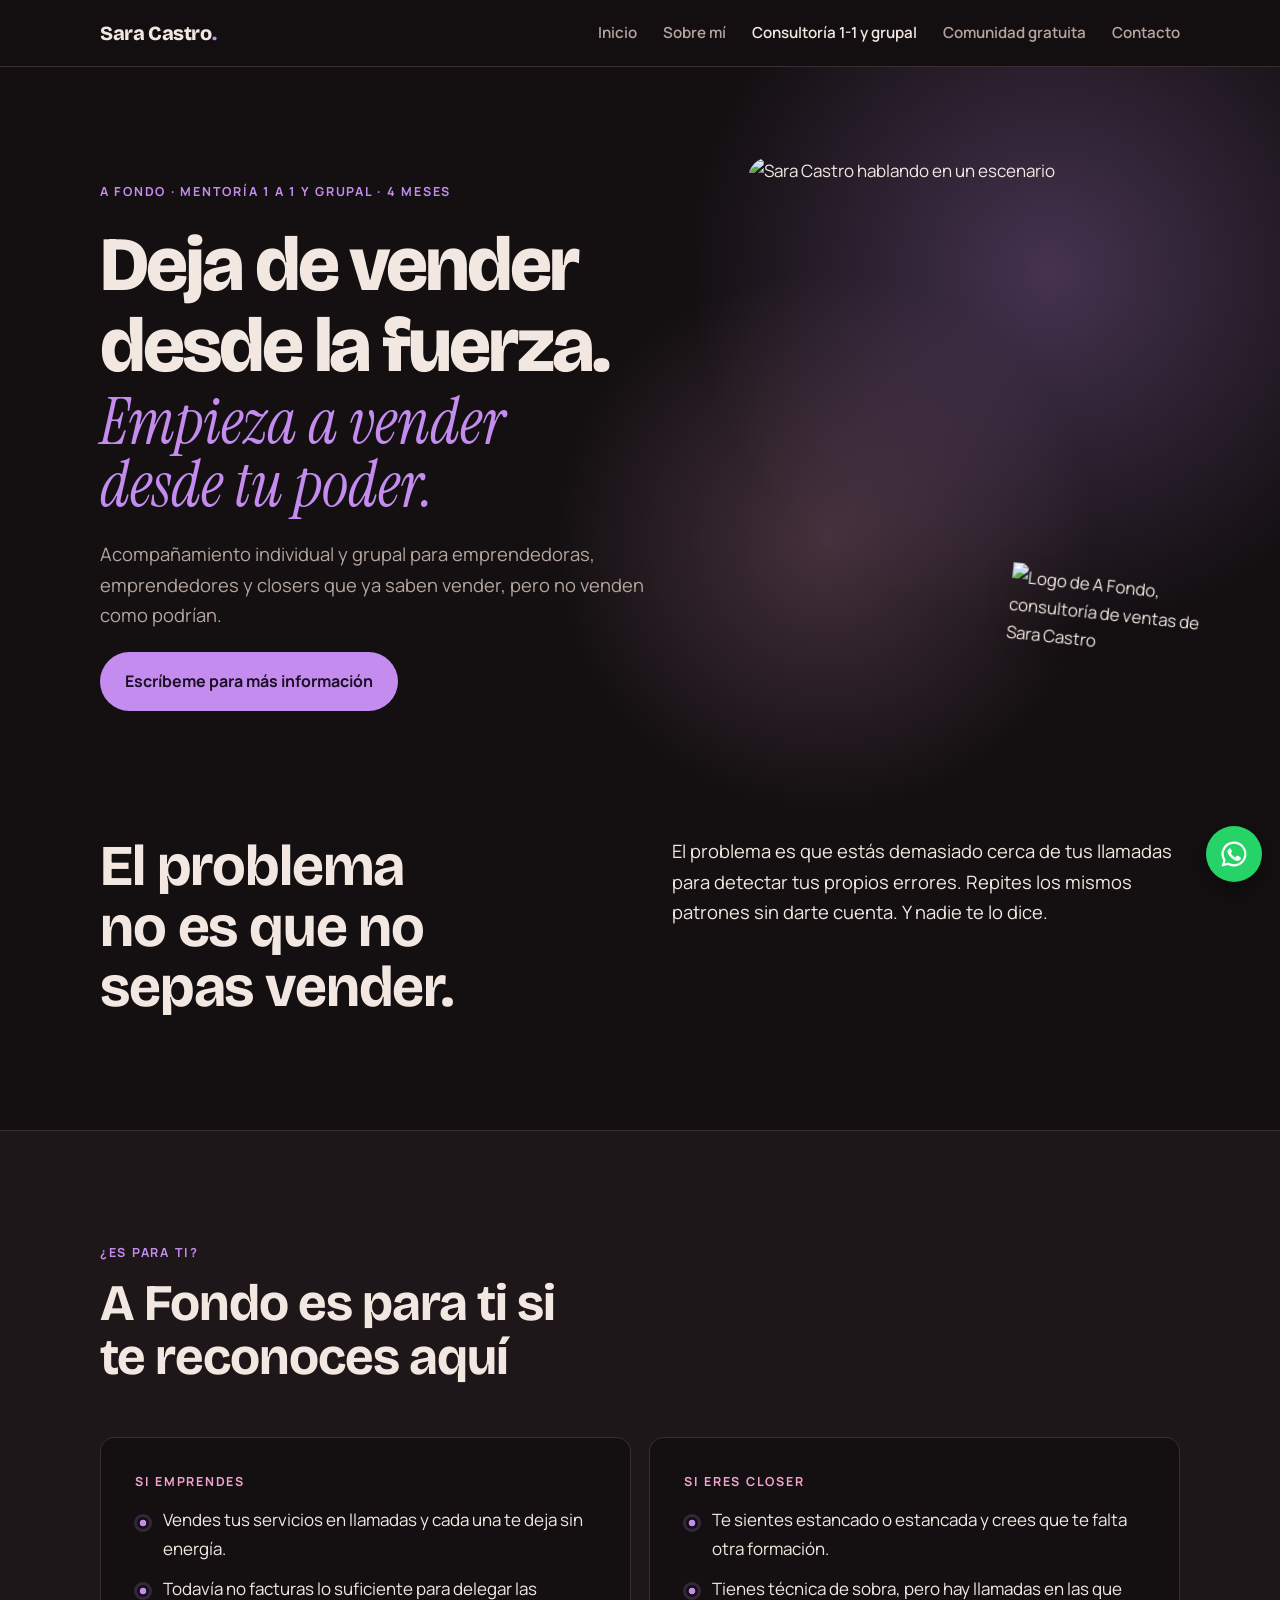
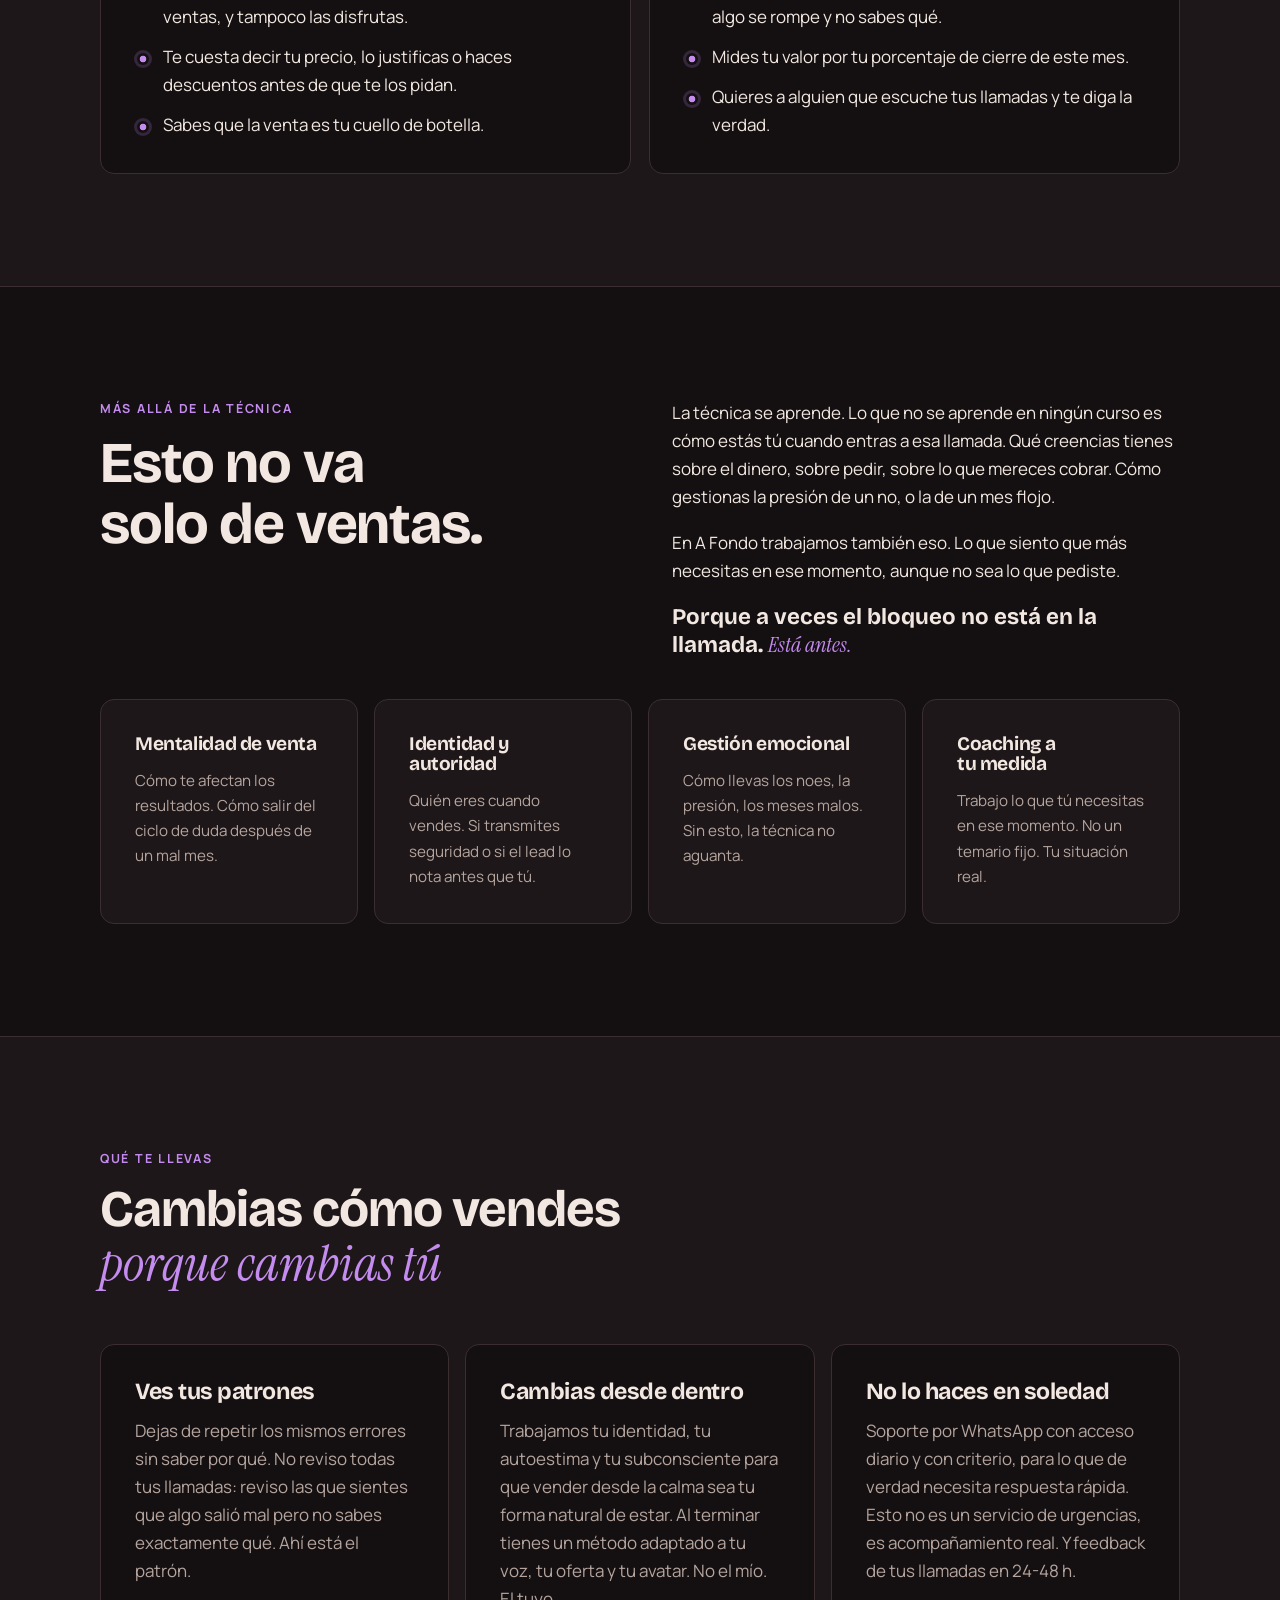
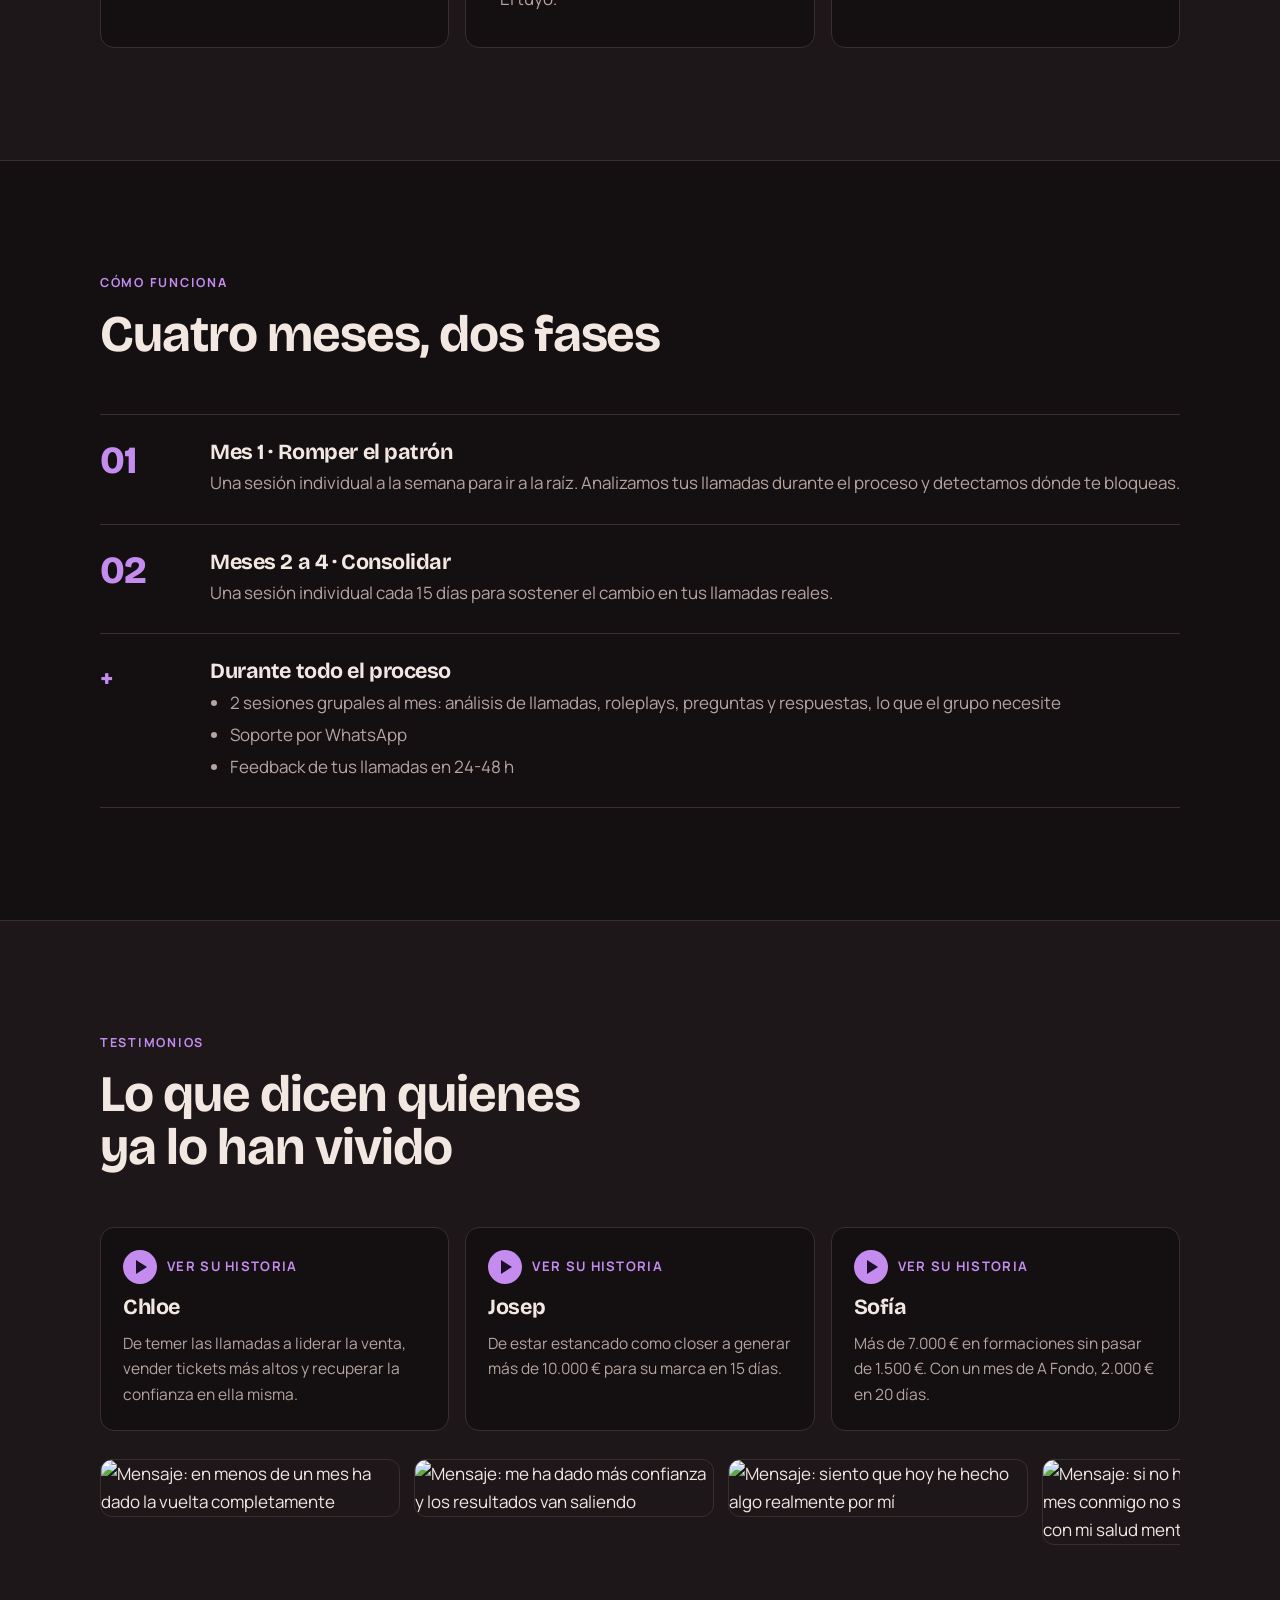
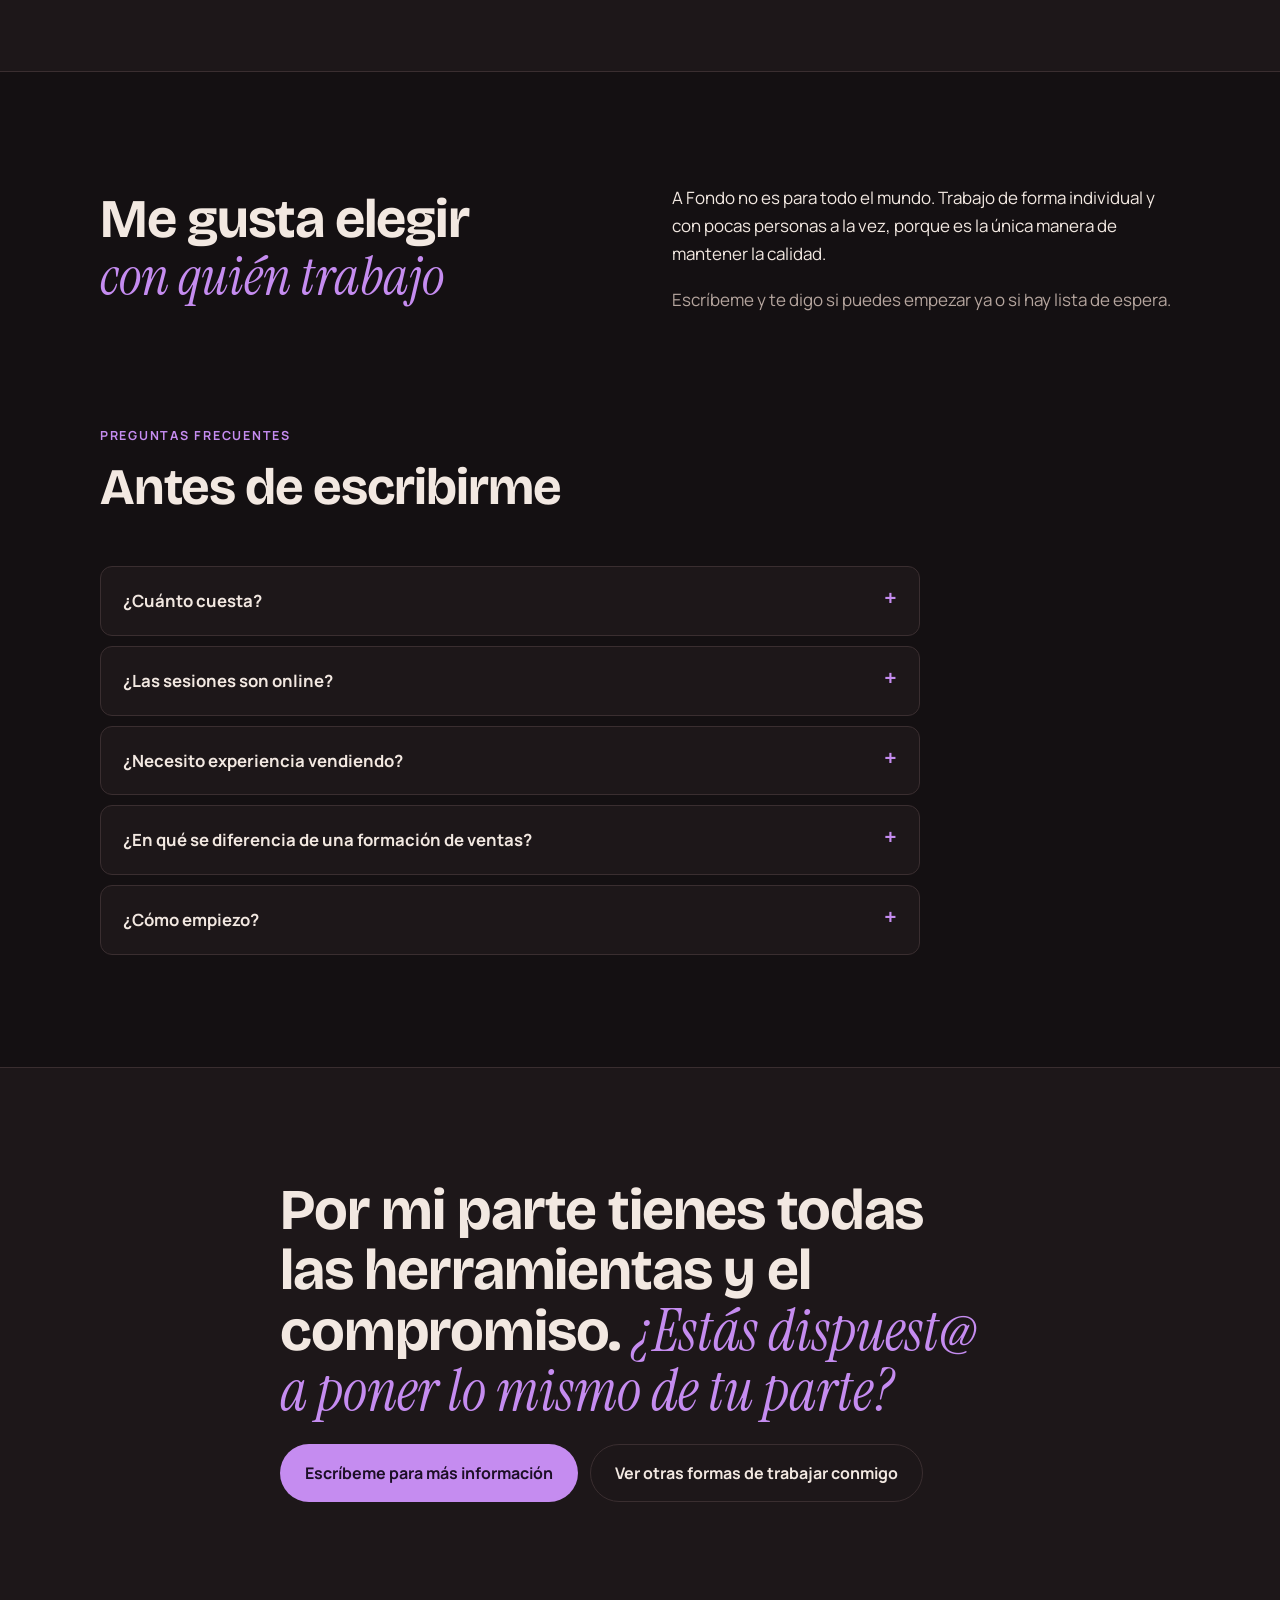
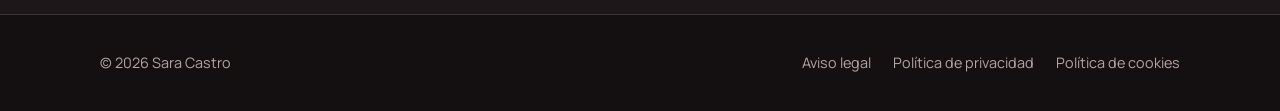
==== a-fondo.html @ eddf49b5 "Add files via upload" ====
<!doctype html>
<html lang="es">
<head>
<meta charset="utf-8">
<meta name="viewport" content="width=device-width, initial-scale=1, viewport-fit=cover">
<title>A Fondo · Sara Castro</title>
<meta name="description" content="A Fondo: mentoría 1 a 1 y grupal de 4 meses para dejar de vender desde la fuerza y empezar a vender desde tu poder.">
<link rel="preconnect" href="https://fonts.googleapis.com">
<link rel="preconnect" href="https://fonts.gstatic.com" crossorigin>
<link rel="stylesheet" href="https://fonts.googleapis.com/css2?family=Bricolage+Grotesque:opsz,wght@12..96,600;12..96,700;12..96,800&family=Instrument+Serif:ital@1&family=Manrope:wght@400;500;600;700;800&display=swap">
<link rel="stylesheet" href="/styles.css">
<meta property="og:title" content="A Fondo · Sara Castro">
<meta property="og:image" content="https://saracastro.es/img/sara-escenario.jpg">
<link rel="icon" href="/img/favicon.png">
</head>
<body>

<header class="nav">
  <div class="wrap">
    <a class="brand" href="/">Sara Castro<span>.</span></a>
    <button class="menu-btn" id="menu-btn" aria-expanded="false" aria-controls="menu" aria-label="Abrir menú">☰</button>
    <ul class="menu" id="menu">
      <li><a href="/">Inicio</a></li>
      <li><a href="/#historia">Sobre mí</a></li>
      <li><a class="star" href="/a-fondo" aria-current="page">Consultoría 1-1 y grupal</a></li>
      <li><a href="https://chat.whatsapp.com/LquNqSfmQPj9tQR3sqsKfj" target="_blank" rel="noopener">Comunidad gratuita</a></li>
      <li><a href="/#contacto">Contacto</a></li>
    </ul>
  </div>
</header>

<main>
  <!-- HERO -->
  <section class="hero">
    <div class="wrap">
      <div class="hero-copy">
        <p class="eyebrow">A Fondo · Mentoría 1 a 1 y grupal · 4 meses</p>
        <h1 style="font-size:clamp(2.6rem,6.4vw,4.8rem)">Deja de vender desde la fuerza. <em class="s">Empieza a vender desde tu poder.</em></h1>
        <p class="lead">Acompañamiento individual y grupal para emprendedoras, emprendedores y closers que ya saben vender, pero no venden como podrían.</p>
        <div class="btns">
          <a class="btn btn-primary" href="https://wa.me/34694283962?text=Hola%20Sara%2C%20vengo%20de%20tu%20web%20y%20quiero%20m%C3%A1s%20informaci%C3%B3n%20sobre%20A%20Fondo" target="_blank" rel="noopener">Escríbeme para más información</a>
        </div>
      </div>
      <div class="hero-media">
      <img class="hero-sticker" src="/img/logo-a-fondo.png" alt="Logo de A Fondo, consultoría de ventas de Sara Castro" width="700" height="610">
      <figure class="hero-photo" style="margin:0">
        <img src="/img/sara-escenario.jpg" alt="Sara Castro hablando en un escenario" width="1100" height="1373">
      </figure>
      </div>
    </div>
  </section>

  <!-- PROBLEMA -->
  <section style="padding-top:0">
    <div class="wrap problem">
      <h2>El problema no es que no sepas vender.</h2>
      <div class="prose">
        <p class="lead" style="color:var(--text)">El problema es que estás demasiado cerca de tus llamadas para detectar tus propios errores. Repites los mismos patrones sin darte cuenta. Y nadie te lo dice.</p>
      </div>
    </div>
  </section>

  <!-- PARA TI -->
  <section style="background:var(--panel);border-block:1px solid var(--line)">
    <div class="wrap">
      <div class="sec-head">
        <p class="eyebrow">¿Es para ti?</p>
        <h2>A Fondo es para ti si te reconoces aquí</h2>
      </div>
      <div class="duo">
        <div class="card" style="background:var(--ink)">
          <p class="who">Si emprendes</p>
          <ul class="ticks">
            <li>Vendes tus servicios en llamadas y cada una te deja sin energía.</li>
            <li>Todavía no facturas lo suficiente para delegar las ventas, y tampoco las disfrutas.</li>
            <li>Te cuesta decir tu precio, lo justificas o haces descuentos antes de que te los pidan.</li>
            <li>Sabes que la venta es tu cuello de botella.</li>
          </ul>
        </div>
        <div class="card" style="background:var(--ink)">
          <p class="who">Si eres closer</p>
          <ul class="ticks">
            <li>Te sientes estancado o estancada y crees que te falta otra formación.</li>
            <li>Tienes técnica de sobra, pero hay llamadas en las que algo se rompe y no sabes qué.</li>
            <li>Mides tu valor por tu porcentaje de cierre de este mes.</li>
            <li>Quieres a alguien que escuche tus llamadas y te diga la verdad.</li>
          </ul>
        </div>
      </div>
    </div>
  </section>

  <!-- NO SOLO VENTAS -->
  <section>
    <div class="wrap">
      <div class="problem">
        <div style="display:grid;gap:14px">
          <p class="eyebrow">Más allá de la técnica</p>
          <h2>Esto no va solo de ventas.</h2>
        </div>
        <div class="prose">
          <p>La técnica se aprende. Lo que no se aprende en ningún curso es cómo estás tú cuando entras a esa llamada. Qué creencias tienes sobre el dinero, sobre pedir, sobre lo que mereces cobrar. Cómo gestionas la presión de un no, o la de un mes flojo.</p>
          <p>En A Fondo trabajamos también eso. Lo que siento que más necesitas en ese momento, aunque no sea lo que pediste.</p>
          <p style="font-family:var(--display);font-size:1.4rem;font-weight:700;line-height:1.25">Porque a veces el bloqueo no está en la llamada. <em class="s">Está antes.</em></p>
        </div>
      </div>
      <div class="areas">
        <div class="card"><h3>Mentalidad de venta</h3><p>Cómo te afectan los resultados. Cómo salir del ciclo de duda después de un mal mes.</p></div>
        <div class="card"><h3>Identidad y autoridad</h3><p>Quién eres cuando vendes. Si transmites seguridad o si el lead lo nota antes que tú.</p></div>
        <div class="card"><h3>Gestión emocional</h3><p>Cómo llevas los noes, la presión, los meses malos. Sin esto, la técnica no aguanta.</p></div>
        <div class="card"><h3>Coaching a tu medida</h3><p>Trabajo lo que tú necesitas en ese momento. No un temario fijo. Tu situación real.</p></div>
      </div>
    </div>
  </section>

  <!-- QUÉ TE LLEVAS -->
  <section style="background:var(--panel);border-block:1px solid var(--line)">
    <div class="wrap">
      <div class="sec-head">
        <p class="eyebrow">Qué te llevas</p>
        <h2>Cambias cómo vendes <em class="s">porque cambias tú</em></h2>
      </div>
      <div class="gets">
        <div class="card" style="background:var(--ink)">
          <h3>Ves tus patrones</h3>
          <p>Dejas de repetir los mismos errores sin saber por qué. No reviso todas tus llamadas: reviso las que sientes que algo salió mal pero no sabes exactamente qué. Ahí está el patrón.</p>
        </div>
        <div class="card" style="background:var(--ink)">
          <h3>Cambias desde dentro</h3>
          <p>Trabajamos tu identidad, tu autoestima y tu subconsciente para que vender desde la calma sea tu forma natural de estar. Al terminar tienes un método adaptado a tu voz, tu oferta y tu avatar. No el mío. El tuyo.</p>
        </div>
        <div class="card" style="background:var(--ink)">
          <h3>No lo haces en soledad</h3>
          <p>Soporte por WhatsApp con acceso diario y con criterio, para lo que de verdad necesita respuesta rápida. Esto no es un servicio de urgencias, es acompañamiento real. Y feedback de tus llamadas en 24-48 h.</p>
        </div>
      </div>
    </div>
  </section>

  <!-- CÓMO FUNCIONA -->
  <section>
    <div class="wrap">
      <div class="sec-head">
        <p class="eyebrow">Cómo funciona</p>
        <h2>Cuatro meses, dos fases</h2>
      </div>
      <div class="phases">
        <div class="phase">
          <p class="n">01</p>
          <div>
            <h3>Mes 1 · Romper el patrón</h3>
            <p>Una sesión individual a la semana para ir a la raíz. Analizamos tus llamadas durante el proceso y detectamos dónde te bloqueas.</p>
          </div>
        </div>
        <div class="phase">
          <p class="n">02</p>
          <div>
            <h3>Meses 2 a 4 · Consolidar</h3>
            <p>Una sesión individual cada 15 días para sostener el cambio en tus llamadas reales.</p>
          </div>
        </div>
        <div class="phase">
          <p class="n" style="font-size:1.6rem;padding-top:6px">+</p>
          <div>
            <h3>Durante todo el proceso</h3>
            <ul>
              <li>2 sesiones grupales al mes: análisis de llamadas, roleplays, preguntas y respuestas, lo que el grupo necesite</li>
              <li>Soporte por WhatsApp</li>
              <li>Feedback de tus llamadas en 24-48 h</li>
            </ul>
          </div>
        </div>
      </div>
    </div>
  </section>

  <!-- TESTIMONIOS -->
  <section style="background:var(--panel);border-block:1px solid var(--line)">
    <div class="wrap">
      <div class="sec-head">
        <p class="eyebrow">Testimonios</p>
        <h2>Lo que dicen quienes ya lo han vivido</h2>
      </div>
      <div class="videos">
        <a class="video" href="https://youtu.be/P0o0EuMHgPg" target="_blank" rel="noopener" style="background:var(--ink)">
          <span class="play"><i></i>Ver su historia</span>
          <h3>Chloe</h3>
          <p>De temer las llamadas a liderar la venta, vender tickets más altos y recuperar la confianza en ella misma.</p>
        </a>
        <a class="video" href="https://youtu.be/dyt1H5SLVJk" target="_blank" rel="noopener" style="background:var(--ink)">
          <span class="play"><i></i>Ver su historia</span>
          <h3>Josep</h3>
          <p>De estar estancado como closer a generar más de 10.000 € para su marca en 15 días.</p>
        </a>
        <a class="video" href="https://youtu.be/i_6_UkIQV9c" target="_blank" rel="noopener" style="background:var(--ink)">
          <span class="play"><i></i>Ver su historia</span>
          <h3>Sofía</h3>
          <p>Más de 7.000 € en formaciones sin pasar de 1.500 €. Con un mes de A Fondo, 2.000 € en 20 días.</p>
        </a>
      </div>
      <div class="shots" style="margin-top:28px" tabindex="0" aria-label="Capturas de mensajes de clientes">
        <figure><img src="/img/t-vuelta.jpg" alt="Mensaje: en menos de un mes ha dado la vuelta completamente" loading="lazy"></figure>
        <figure><img src="/img/t-confianza.jpg" alt="Mensaje: me ha dado más confianza y los resultados van saliendo" loading="lazy"></figure>
        <figure><img src="/img/t-energia.jpg" alt="Mensaje: siento que hoy he hecho algo realmente por mí" loading="lazy"></figure>
        <figure><img src="/img/t-salud.jpg" alt="Mensaje: si no hubieras estado este mes conmigo no sé qué habría pasado con mi salud mental" loading="lazy"></figure>
      </div>
    </div>
  </section>

  <!-- CÓMO ELIJO -->
  <section>
    <div class="wrap choose">
      <h2 style="font-size:clamp(2.2rem,5vw,3.4rem)">Me gusta elegir <em class="s">con quién trabajo</em></h2>
      <div class="prose">
        <p>A Fondo no es para todo el mundo. Trabajo de forma individual y con pocas personas a la vez, porque es la única manera de mantener la calidad.</p>
        <p class="soft">Escríbeme y te digo si puedes empezar ya o si hay lista de espera.</p>
      </div>
    </div>
  </section>

  <!-- FAQ -->
  <section style="padding-top:0">
    <div class="wrap">
      <div class="sec-head">
        <p class="eyebrow">Preguntas frecuentes</p>
        <h2>Antes de escribirme</h2>
      </div>
      <div class="faq">
        <details><summary>¿Cuánto cuesta?</summary><p>Depende de tu caso. Escríbeme, hablamos y te cuento todo.</p></details>
        <details><summary>¿Las sesiones son online?</summary><p>Sí, todas son por videollamada.</p></details>
        <details><summary>¿Necesito experiencia vendiendo?</summary><p>Sí. A Fondo es para quien ya hace llamadas de venta. Si todavía no vendes, escríbeme y vemos qué te encaja.</p></details>
        <details><summary>¿En qué se diferencia de una formación de ventas?</summary><p>No te doy más guiones. Trabajamos quién eres cuando vendes, que es lo que de verdad cambia tus cierres.</p></details>
        <details><summary>¿Cómo empiezo?</summary><p>Escríbeme por WhatsApp, tenemos una conversación y vemos si A Fondo es para ti y si puedes empezar ya o hay lista de espera.</p></details>
      </div>
    </div>
  </section>

  <!-- CTA FINAL -->
  <section style="background:var(--panel);border-top:1px solid var(--line)">
    <div class="wrap final">
      <h2>Por mi parte tienes todas las herramientas y el compromiso. <em class="s">¿Estás dispuest@ a poner lo mismo de tu parte?</em></h2>
      <div class="btns">
        <a class="btn btn-primary" href="https://wa.me/34694283962?text=Hola%20Sara%2C%20vengo%20de%20tu%20web%20y%20quiero%20m%C3%A1s%20informaci%C3%B3n%20sobre%20A%20Fondo" target="_blank" rel="noopener">Escríbeme para más información</a>
        <a class="btn btn-ghost" href="/#formas">Ver otras formas de trabajar conmigo</a>
      </div>
    </div>
  </section>
</main>

<footer>
  <div class="wrap">
    <p>© 2026 Sara Castro</p>
    <nav aria-label="Textos legales">
      <a href="#">Aviso legal</a>
      <a href="#">Política de privacidad</a>
      <a href="#">Política de cookies</a>
    </nav>
  </div>
</footer>

<a class="wa-float" href="https://wa.me/34694283962?text=Hola%20Sara%2C%20vengo%20de%20tu%20web%20y%20quiero%20m%C3%A1s%20informaci%C3%B3n%20sobre%20A%20Fondo" target="_blank" rel="noopener" aria-label="Escríbeme por WhatsApp">
  <svg viewBox="0 0 24 24" aria-hidden="true"><path d="M12 2a10 10 0 0 0-8.6 15.1L2 22l5-1.3A10 10 0 1 0 12 2Zm0 18.2a8.2 8.2 0 0 1-4.2-1.2l-.3-.2-3 .8.8-2.9-.2-.3A8.2 8.2 0 1 1 12 20.2Zm4.5-6.1c-.2-.1-1.5-.7-1.7-.8-.2-.1-.4-.1-.6.1l-.8 1c-.1.2-.3.2-.5.1a6.7 6.7 0 0 1-3.3-2.9c-.3-.4.2-.4.7-1.4.1-.2 0-.3 0-.4l-.8-1.8c-.2-.5-.4-.4-.6-.4h-.5a1 1 0 0 0-.7.3 3 3 0 0 0-.9 2.2 5.2 5.2 0 0 0 1.1 2.7 11.8 11.8 0 0 0 4.5 4c1.7.7 2.3.8 3.2.6a2.7 2.7 0 0 0 1.8-1.2 2.2 2.2 0 0 0 .1-1.2c0-.1-.2-.2-.4-.3Z"/></svg>
</a>

<script>
(function(){
  var b=document.getElementById('menu-btn'),m=document.getElementById('menu');
  b.addEventListener('click',function(){var o=m.classList.toggle('open');b.setAttribute('aria-expanded',o);b.textContent=o?'✕':'☰';});
  m.addEventListener('click',function(e){if(e.target.tagName==='A'){m.classList.remove('open');b.setAttribute('aria-expanded','false');b.textContent='☰';}});
})();
</script>
</body>
</html>
---- styles.css ----
:root{
  color-scheme: dark;
  --ink:#141012;
  --panel:#1d1719;
  --panel-2:#261e20;
  --line:#3a2e30;
  --text:#f2e8e1;
  --muted:#b5a59e;
  --copper:#c58cf0;
  --copper-soft:#e0bdf8;
  --ember:#c8412f;
  --violet:#f2a3cf;
  --on-accent:#1c0f26;
  --radius:14px;
  --wrap:1120px;
  --display:"Bricolage Grotesque", "Helvetica Neue", Arial, sans-serif;
  --body:"Manrope", "Helvetica Neue", Arial, sans-serif;
  --serif:"Instrument Serif", Georgia, "Times New Roman", serif;
}
*{box-sizing:border-box}
html{scroll-behavior:smooth;scroll-padding-top:80px}
@media (prefers-reduced-motion: reduce){html{scroll-behavior:auto}*{transition:none!important;animation:none!important}}
body{margin:0;background:var(--ink);color:var(--text);font-family:var(--body);font-size:17px;line-height:1.65;-webkit-font-smoothing:antialiased}
img{max-width:100%;display:block}
figure{margin:0}
a{color:inherit}
h1,h2,h3{font-family:var(--display);line-height:1.05;letter-spacing:-.02em;margin:0;text-wrap:balance;font-weight:700}
p{margin:0}
em.s{font-family:var(--serif);font-style:italic;font-weight:400;color:var(--copper);letter-spacing:0}
.wrap{max-width:var(--wrap);margin-inline:auto;padding-inline:20px}
.eyebrow{font-size:.78rem;text-transform:uppercase;letter-spacing:.14em;font-weight:700;color:var(--copper)}
.lead{font-size:1.15rem;color:var(--muted);max-width:60ch}
section{padding-block:clamp(64px,9vw,112px)}
.sec-head{display:grid;gap:14px;margin-bottom:clamp(32px,5vw,52px);max-width:760px}
.sec-head h2{font-size:clamp(2rem,4.6vw,3.2rem)}
.prose{display:grid;gap:18px;max-width:62ch}
.prose p{color:var(--text)}
.prose .soft{color:var(--muted)}

/* buttons */
.btns{display:flex;flex-wrap:wrap;gap:12px}
.btn{display:inline-flex;align-items:center;justify-content:center;gap:10px;padding:15px 24px;border-radius:999px;font-weight:700;font-size:1rem;text-decoration:none;border:1.5px solid transparent;transition:transform .15s ease, background .15s ease, border-color .15s ease;text-align:center}
.btn:hover{transform:translateY(-2px)}
.btn:focus-visible,a:focus-visible,button:focus-visible,summary:focus-visible{outline:2px solid var(--copper-soft);outline-offset:3px}
.btn-primary{background:var(--copper);color:var(--on-accent)}
.btn-primary:hover{background:var(--copper-soft)}
.btn-ghost{border-color:var(--line);color:var(--text)}
.btn-ghost:hover{border-color:var(--copper)}
.btn svg{width:18px;height:18px;flex:none}

/* nav */
.nav{position:sticky;top:env(safe-area-inset-top,0px);z-index:50;background:color-mix(in srgb, var(--ink) 86%, transparent);backdrop-filter:blur(12px);-webkit-backdrop-filter:blur(12px);border-bottom:1px solid var(--line)}
.nav .wrap{display:flex;align-items:center;justify-content:space-between;gap:16px;min-height:66px}
.brand{font-family:var(--display);font-weight:800;font-size:1.25rem;text-decoration:none;letter-spacing:-.02em}
.brand span{color:var(--copper)}
.menu{display:flex;gap:26px;list-style:none;margin:0;padding:0;font-size:.95rem;font-weight:600}
.menu a{text-decoration:none;color:var(--muted);transition:color .15s}
.menu a:hover,.menu a[aria-current="page"]{color:var(--text)}
.menu .star{color:var(--copper)}
.menu-btn{display:none;background:none;border:1px solid var(--line);color:var(--text);border-radius:10px;width:44px;height:44px;cursor:pointer;font-size:1.3rem;line-height:1}
@media (max-width:900px){
  .menu-btn{display:inline-flex;align-items:center;justify-content:center}
  .menu{display:none;position:absolute;left:0;right:0;top:100%;flex-direction:column;gap:0;background:var(--ink);border-bottom:1px solid var(--line);padding:8px 20px 16px}
  .menu.open{display:flex}
  .menu a{display:block;padding:12px 0;font-size:1.05rem;border-bottom:1px solid var(--line)}
}

/* hero */
.hero{position:relative;overflow:hidden;padding-block:clamp(40px,7vw,90px) clamp(56px,8vw,100px)}
.hero::before{content:"";position:absolute;inset:-20% -10% auto auto;width:70vw;height:70vw;max-width:900px;max-height:900px;background:radial-gradient(closest-side circle at 60% 40%, rgba(197,140,240,.28), transparent),radial-gradient(closest-side circle at 35% 70%, rgba(242,163,207,.22), transparent);pointer-events:none}
.hero .wrap{position:relative;display:grid;grid-template-columns:1.15fr .85fr;gap:clamp(28px,5vw,64px);align-items:center}
.hero-copy{display:grid;gap:22px}
.hero h1{font-size:clamp(2.9rem,8vw,6rem);font-weight:800;letter-spacing:-.04em}
.hero h1 em.s{display:block;font-size:.82em;margin-top:.08em;line-height:1}
.hero-photo{position:relative;border-radius:22px;overflow:hidden;aspect-ratio:4/5;max-width:100%}
.hero-photo img{width:100%;height:100%;object-fit:cover}
.hero-photo figcaption{position:absolute;left:14px;bottom:14px;right:14px;background:rgba(20,16,18,.78);backdrop-filter:blur(6px);-webkit-backdrop-filter:blur(6px);border:1px solid var(--line);border-radius:12px;padding:10px 14px;font-size:.85rem;color:var(--muted)}
.hero-photo figcaption b{color:var(--text)}
@media (max-width:820px){.hero .wrap{grid-template-columns:1fr}.hero-photo{aspect-ratio:4/4.4;order:-1}}

/* diferencia */
.contrast{display:grid;grid-template-columns:repeat(3,1fr);gap:16px;margin-top:40px}
.contrast div{padding:24px;border-radius:var(--radius);background:var(--panel);border:1px solid var(--line);display:grid;gap:8px;align-content:start}
.contrast div.me{background:linear-gradient(160deg, rgba(197,140,240,.18), rgba(242,163,207,.12));border-color:rgba(197,140,240,.5)}
.contrast h3{font-size:1.2rem}
.contrast p{color:var(--muted);font-size:.97rem}
.contrast .tag{font-size:.72rem;text-transform:uppercase;letter-spacing:.12em;font-weight:700;color:var(--muted)}
.contrast .me .tag{color:var(--copper)}
@media (max-width:820px){.contrast{grid-template-columns:1fr}}

/* historia */
.story{display:grid;grid-template-columns:.8fr 1.2fr;gap:clamp(28px,6vw,80px);align-items:start}
.story-photo{position:sticky;top:96px;border-radius:22px;overflow:hidden}
.story-photo img{width:100%;aspect-ratio:1/1;object-fit:cover}
.story .prose p.big{font-family:var(--display);font-size:1.5rem;line-height:1.25;font-weight:600;letter-spacing:-.01em}
.story .close{font-family:var(--display);font-size:clamp(1.6rem,3vw,2.2rem);line-height:1.15;font-weight:700;letter-spacing:-.02em;margin-top:8px}
@media (max-width:820px){.story{grid-template-columns:1fr}.story-photo{position:static;max-width:420px}}

/* autoridad */
.authority{background:var(--panel);border-block:1px solid var(--line)}
.auth-grid{display:grid;grid-template-columns:.9fr 1.1fr;gap:clamp(28px,5vw,64px);align-items:center}
.auth-photo{border-radius:20px;overflow:hidden;aspect-ratio:4/5}
.auth-photo img{width:100%;height:100%;object-fit:cover;object-position:50% 20%}
.stats{display:grid;grid-template-columns:1fr 1fr;gap:1px;background:var(--line);border:1px solid var(--line);border-radius:var(--radius);overflow:hidden;margin-top:28px}
.stat{background:var(--panel);padding:22px 20px;display:grid;gap:4px}
.stat b{font-family:var(--display);font-size:clamp(2rem,4.4vw,3rem);font-weight:800;letter-spacing:-.03em;line-height:1;color:var(--copper);font-variant-numeric:tabular-nums}
.stat span{color:var(--muted);font-size:.92rem;line-height:1.4}
@media (max-width:820px){.auth-grid{grid-template-columns:1fr}.auth-photo{max-width:420px;aspect-ratio:4/4.2}}

/* para quien / listas duales */
.duo{display:grid;grid-template-columns:1fr 1fr;gap:18px}
.card{background:var(--panel);border:1px solid var(--line);border-radius:var(--radius);padding:clamp(22px,3.4vw,34px);display:grid;gap:14px;align-content:start}
.card h3{font-size:1.45rem}
.card .who{font-size:.78rem;text-transform:uppercase;letter-spacing:.14em;font-weight:700;color:var(--violet)}
.ticks{list-style:none;margin:0;padding:0;display:grid;gap:12px}
.ticks li{position:relative;padding-left:28px;color:var(--text)}
.ticks li::before{content:"";position:absolute;left:2px;top:.62em;width:12px;height:12px;border-radius:50%;background:radial-gradient(circle, var(--copper) 40%, transparent 42%);box-shadow:0 0 0 3px rgba(197,140,240,.18)}
.ticks li b{color:var(--text)}
.ticks li span{color:var(--muted)}
@media (max-width:820px){.duo{grid-template-columns:1fr}}

/* que cambia */
.change{display:grid;grid-template-columns:1fr 1fr;gap:clamp(24px,4vw,48px)}
.change h3{font-size:1.1rem;text-transform:uppercase;letter-spacing:.12em;font-family:var(--body);font-weight:800;color:var(--copper);margin-bottom:18px}
.change .ticks li{padding-bottom:12px;border-bottom:1px solid var(--line)}
.change .ticks li:last-child{border-bottom:0}
.summary{margin-top:44px;font-family:var(--display);font-size:clamp(1.5rem,3.4vw,2.4rem);font-weight:700;letter-spacing:-.02em;line-height:1.15;max-width:22ch}
@media (max-width:820px){.change{grid-template-columns:1fr}}

/* transformacion */
.journey{display:grid;gap:14px}
.step{display:grid;grid-template-columns:240px 1fr;gap:28px;padding:28px 0;border-top:1px solid var(--line);align-items:start}
.step:last-child{border-bottom:1px solid var(--line)}
.step .name{font-family:var(--display);font-weight:700;font-size:1.3rem;line-height:1.2}
.step .arc{display:block;font-family:var(--serif);font-style:italic;font-weight:400;color:var(--copper);font-size:1.25rem;margin-top:6px}
.step p{color:var(--muted);max-width:62ch}
@media (max-width:720px){.step{grid-template-columns:1fr;gap:10px}}

/* ofertas */
.offers{display:grid;grid-template-columns:1fr 1fr 1.15fr;gap:18px;align-items:stretch}
.offer{background:var(--panel);border:1px solid var(--line);border-radius:18px;padding:28px;display:flex;flex-direction:column;gap:16px}
.offer h3{font-size:1.5rem}
.offer .for{font-family:var(--serif);font-style:italic;font-size:1.2rem;color:var(--copper-soft);line-height:1.3}
.offer .ticks{flex:1}
.offer .ticks li{font-size:.97rem}
.price{font-family:var(--display);font-size:2.2rem;font-weight:800;letter-spacing:-.03em;line-height:1}
.price small{font-family:var(--body);font-size:.9rem;font-weight:600;color:var(--muted);letter-spacing:0}
.offer.featured{background:linear-gradient(165deg, #2a1c33 0%, #1f1724 100%);border-color:rgba(197,140,240,.55);position:relative}
.offer .badge{align-self:flex-start;font-size:.72rem;text-transform:uppercase;letter-spacing:.12em;font-weight:800;padding:6px 10px;border-radius:999px;background:var(--copper);color:var(--on-accent)}
.offer .btn{width:100%}
.note{margin-top:22px;display:flex;flex-wrap:wrap;gap:18px 32px;align-items:center;justify-content:space-between;padding:22px 24px;border:1px dashed var(--line);border-radius:var(--radius)}
.note p{color:var(--muted);max-width:62ch}
.note p b{color:var(--text)}
@media (max-width:980px){.offers{grid-template-columns:1fr}}

/* testimonios */
.proof-stats{display:grid;grid-template-columns:repeat(3,1fr);gap:16px;margin-bottom:40px}
.proof{background:var(--panel);border:1px solid var(--line);border-radius:var(--radius);padding:24px;display:grid;gap:8px;align-content:start}
.proof b{font-family:var(--display);font-size:clamp(1.9rem,4vw,2.6rem);font-weight:800;letter-spacing:-.03em;line-height:1;font-variant-numeric:tabular-nums}
.proof b i{font-style:normal;color:var(--copper)}
.proof span{color:var(--muted);font-size:.95rem}
.proof.quote b{font-family:var(--serif);font-style:italic;font-weight:400;font-size:1.55rem;line-height:1.2;letter-spacing:0}
@media (max-width:820px){.proof-stats{grid-template-columns:1fr}}
.videos{display:grid;grid-template-columns:repeat(3,1fr);gap:16px}
.video{display:grid;gap:12px;align-content:start;text-decoration:none;background:var(--panel);border:1px solid var(--line);border-radius:var(--radius);padding:22px;transition:border-color .15s, transform .15s}
.video:hover{border-color:var(--copper);transform:translateY(-2px)}
.video .play{display:flex;align-items:center;gap:10px;font-size:.82rem;font-weight:700;text-transform:uppercase;letter-spacing:.1em;color:var(--copper)}
.video .play i{width:34px;height:34px;border-radius:50%;background:var(--copper);display:grid;place-items:center}
.video .play i::after{content:"";margin-left:3px;border-left:11px solid var(--on-accent);border-top:7px solid transparent;border-bottom:7px solid transparent}
.video h3{font-size:1.35rem}
.video p{color:var(--muted);font-size:.97rem}
.more-videos{display:flex;flex-wrap:wrap;gap:10px;margin-top:16px}
@media (max-width:900px){.videos{grid-template-columns:1fr}}
.shots-head{display:flex;justify-content:space-between;align-items:end;gap:16px;margin:48px 0 16px}
.shots-head p{color:var(--muted);font-size:.95rem}
.shots{display:flex;gap:14px;overflow-x:auto;scroll-snap-type:x mandatory;padding-bottom:14px;-webkit-overflow-scrolling:touch}
.shots figure{flex:0 0 min(300px,78vw);margin:0;scroll-snap-align:start;border-radius:12px;overflow:hidden;border:1px solid var(--line);background:var(--panel);align-self:flex-start}
.shots img{width:100%;height:auto}
.shots::-webkit-scrollbar{height:6px}.shots::-webkit-scrollbar-thumb{background:var(--line);border-radius:6px}

/* comunidad */
.community{position:relative;overflow:hidden;border-radius:24px;border:1px solid var(--line);background:linear-gradient(135deg,#2a1c33 0%,#1d1719 55%,#261a2e 100%);padding:clamp(28px,5vw,56px);display:grid;grid-template-columns:1.1fr .9fr;gap:clamp(24px,4vw,48px);align-items:center}
.community h2{font-size:clamp(1.9rem,4vw,2.8rem)}
.community .ticks li{font-size:.98rem}
@media (max-width:820px){.community{grid-template-columns:1fr}}

/* contacto */
.contact{display:grid;grid-template-columns:repeat(2,1fr);max-width:820px;gap:16px}
.contact a{display:grid;gap:6px;text-decoration:none;background:var(--panel);border:1px solid var(--line);border-radius:var(--radius);padding:24px;transition:border-color .15s}
.contact a:hover{border-color:var(--copper)}
.contact small{font-size:.75rem;text-transform:uppercase;letter-spacing:.14em;font-weight:700;color:var(--copper)}
.contact b{font-family:var(--display);font-size:1.25rem;word-break:break-word}
.contact span{color:var(--muted);font-size:.93rem}
@media (max-width:820px){.contact{grid-template-columns:1fr}}

/* faq */
.faq{display:grid;gap:10px;max-width:820px}
.faq details{background:var(--panel);border:1px solid var(--line);border-radius:12px;padding:0 22px}
.faq summary{cursor:pointer;list-style:none;padding:20px 0;font-weight:700;font-size:1.05rem;display:flex;justify-content:space-between;gap:16px}
.faq summary::-webkit-details-marker{display:none}
.faq summary::after{content:"+";color:var(--copper);font-size:1.4rem;line-height:1}
.faq details[open] summary::after{content:"–"}
.faq details p{padding-bottom:20px;color:var(--muted)}

/* a fondo extras */
.problem{display:grid;grid-template-columns:1fr 1fr;gap:clamp(24px,5vw,64px);align-items:start}
.problem h2{font-size:clamp(2.2rem,5vw,3.6rem)}
.areas{display:grid;grid-template-columns:repeat(4,1fr);gap:16px;margin-top:40px}
.areas .card h3{font-size:1.2rem}
.areas .card p{color:var(--muted);font-size:.95rem}
@media (max-width:980px){.areas{grid-template-columns:1fr 1fr}}
@media (max-width:560px){.areas{grid-template-columns:1fr}}
.gets{display:grid;grid-template-columns:repeat(3,1fr);gap:16px}
.gets .card p{color:var(--muted)}
@media (max-width:900px){.gets{grid-template-columns:1fr}}
.phases{display:grid;gap:0;counter-reset:ph}
.phase{display:grid;grid-template-columns:90px 1fr;gap:20px;padding:26px 0;border-top:1px solid var(--line)}
.phase:last-child{border-bottom:1px solid var(--line)}
.phase .n{font-family:var(--display);font-weight:800;font-size:2.4rem;color:var(--copper);line-height:1;letter-spacing:-.03em}
.phase h3{font-size:1.35rem;margin-bottom:6px}
.phase p,.phase li{color:var(--muted)}
.phase ul{margin:6px 0 0;padding-left:20px;display:grid;gap:4px}
.choose{display:grid;grid-template-columns:1fr 1fr;gap:clamp(24px,5vw,64px);align-items:center}
@media (max-width:820px){.problem,.choose{grid-template-columns:1fr}}
.final{text-align:left;display:grid;gap:22px;max-width:760px}
.final h2{font-size:clamp(2.2rem,5vw,3.6rem)}

/* footer */
footer{border-top:1px solid var(--line);padding-block:36px;color:var(--muted);font-size:.9rem}
footer .wrap{display:flex;flex-wrap:wrap;gap:16px 28px;justify-content:space-between;align-items:center}
footer nav{display:flex;flex-wrap:wrap;gap:8px 22px}
footer a{text-decoration:none}
footer a:hover{color:var(--text)}

/* whatsapp flotante */
.wa-float{position:fixed;right:18px;bottom:calc(18px + env(safe-area-inset-bottom,0px));z-index:40;width:56px;height:56px;border-radius:50%;background:#25d366;display:grid;place-items:center;box-shadow:0 8px 24px rgba(0,0,0,.4);transition:transform .15s}
.wa-float:hover{transform:scale(1.06)}
.wa-float svg{width:30px;height:30px;fill:#fff}

/* logo */
.offer-logo{width:150px;height:auto;align-self:flex-end;margin:-8px -4px -6px 0;transform:rotate(4deg);filter:drop-shadow(0 6px 14px rgba(0,0,0,.45))}
.text-link{align-self:center;color:var(--copper-soft);font-weight:700;text-decoration:none;font-size:.95rem}
.text-link:hover{text-decoration:underline}
.hero-media{position:relative;padding-bottom:40px}
.hero-sticker{position:absolute;z-index:2;height:auto;width:clamp(150px,18vw,200px);right:-24px;bottom:-10px;transform:rotate(6deg);filter:drop-shadow(0 10px 22px rgba(0,0,0,.5))}
@media (max-width:820px){.hero-media{order:-1}.hero-sticker{left:auto;right:6px;bottom:-4px;width:130px}.offer-logo{width:130px}}

/* youtube */
.yt{display:flex;flex-wrap:wrap;gap:24px 40px;align-items:center;justify-content:space-between;padding:clamp(26px,4vw,44px);border-radius:22px;border:1px solid var(--line);background:linear-gradient(120deg,#2a1c33 0%,#1d1719 60%)}
.yt h2{font-size:clamp(1.8rem,3.8vw,2.6rem)}
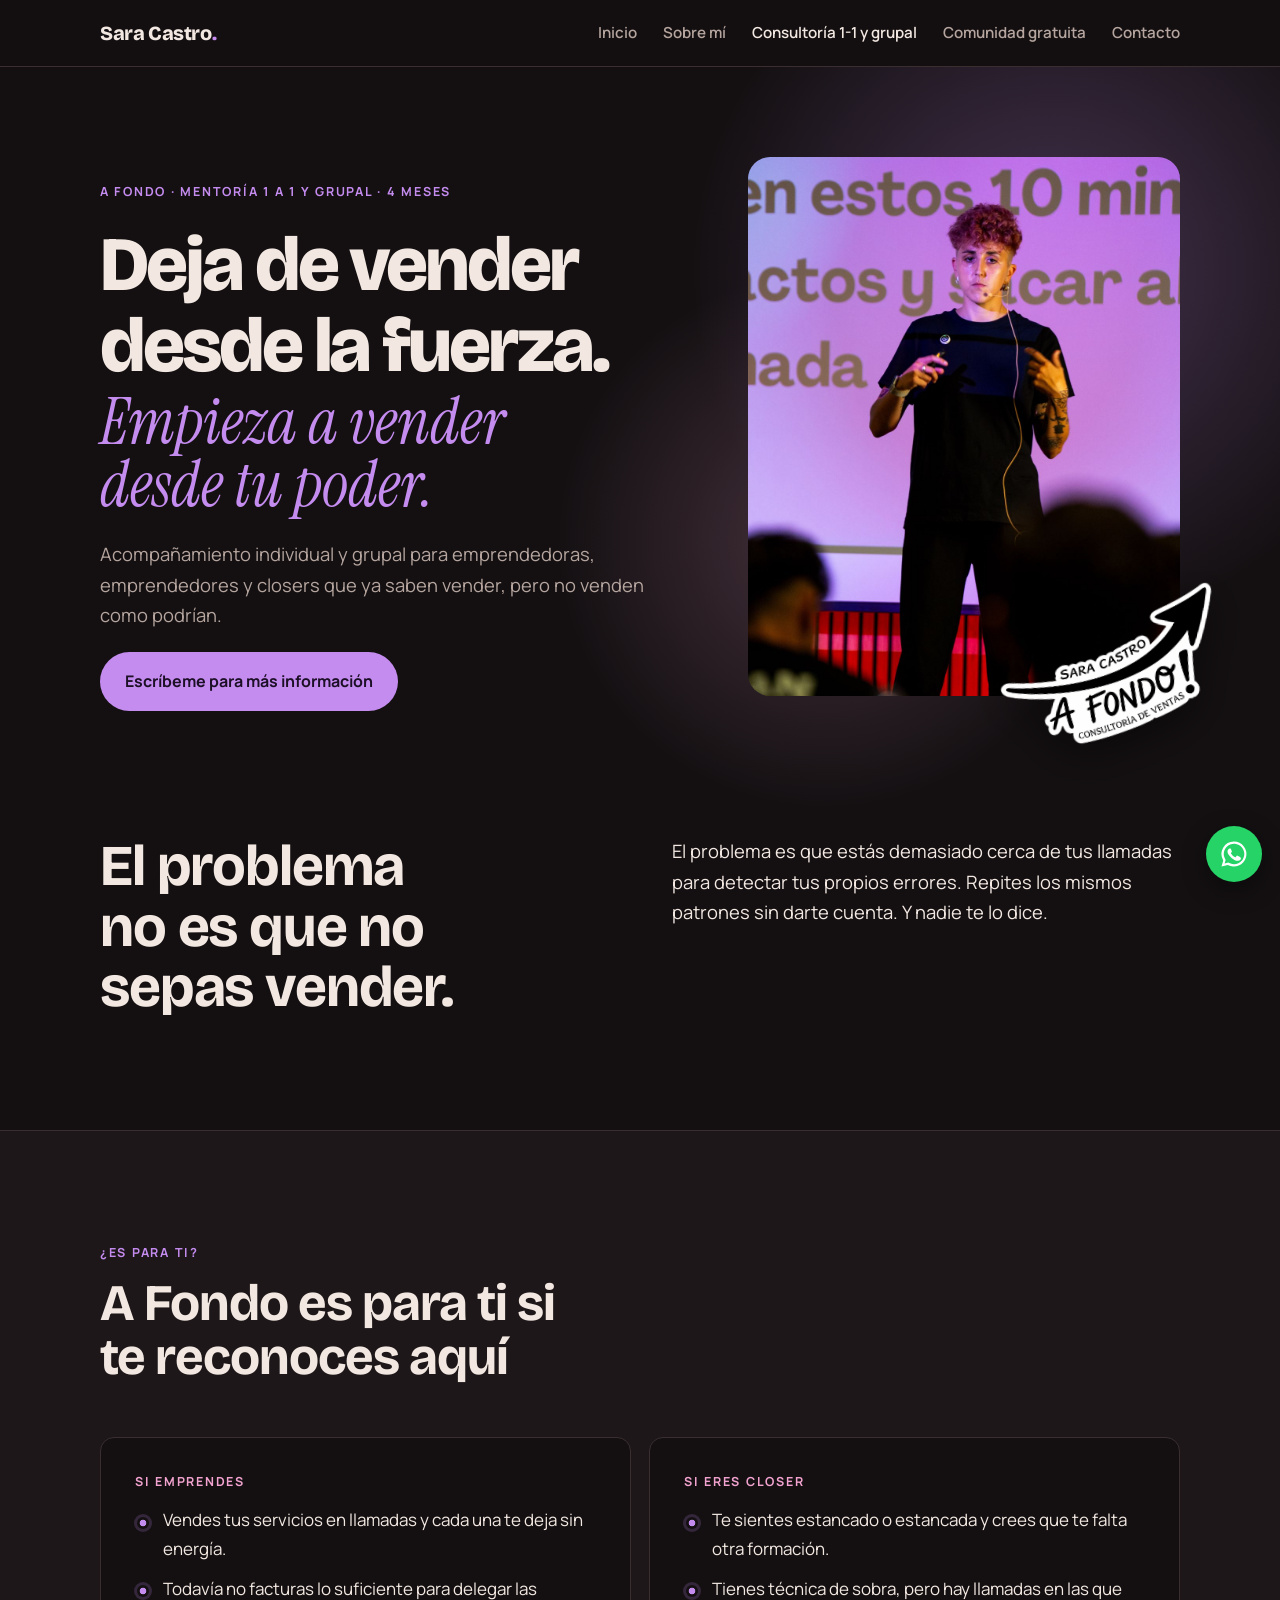
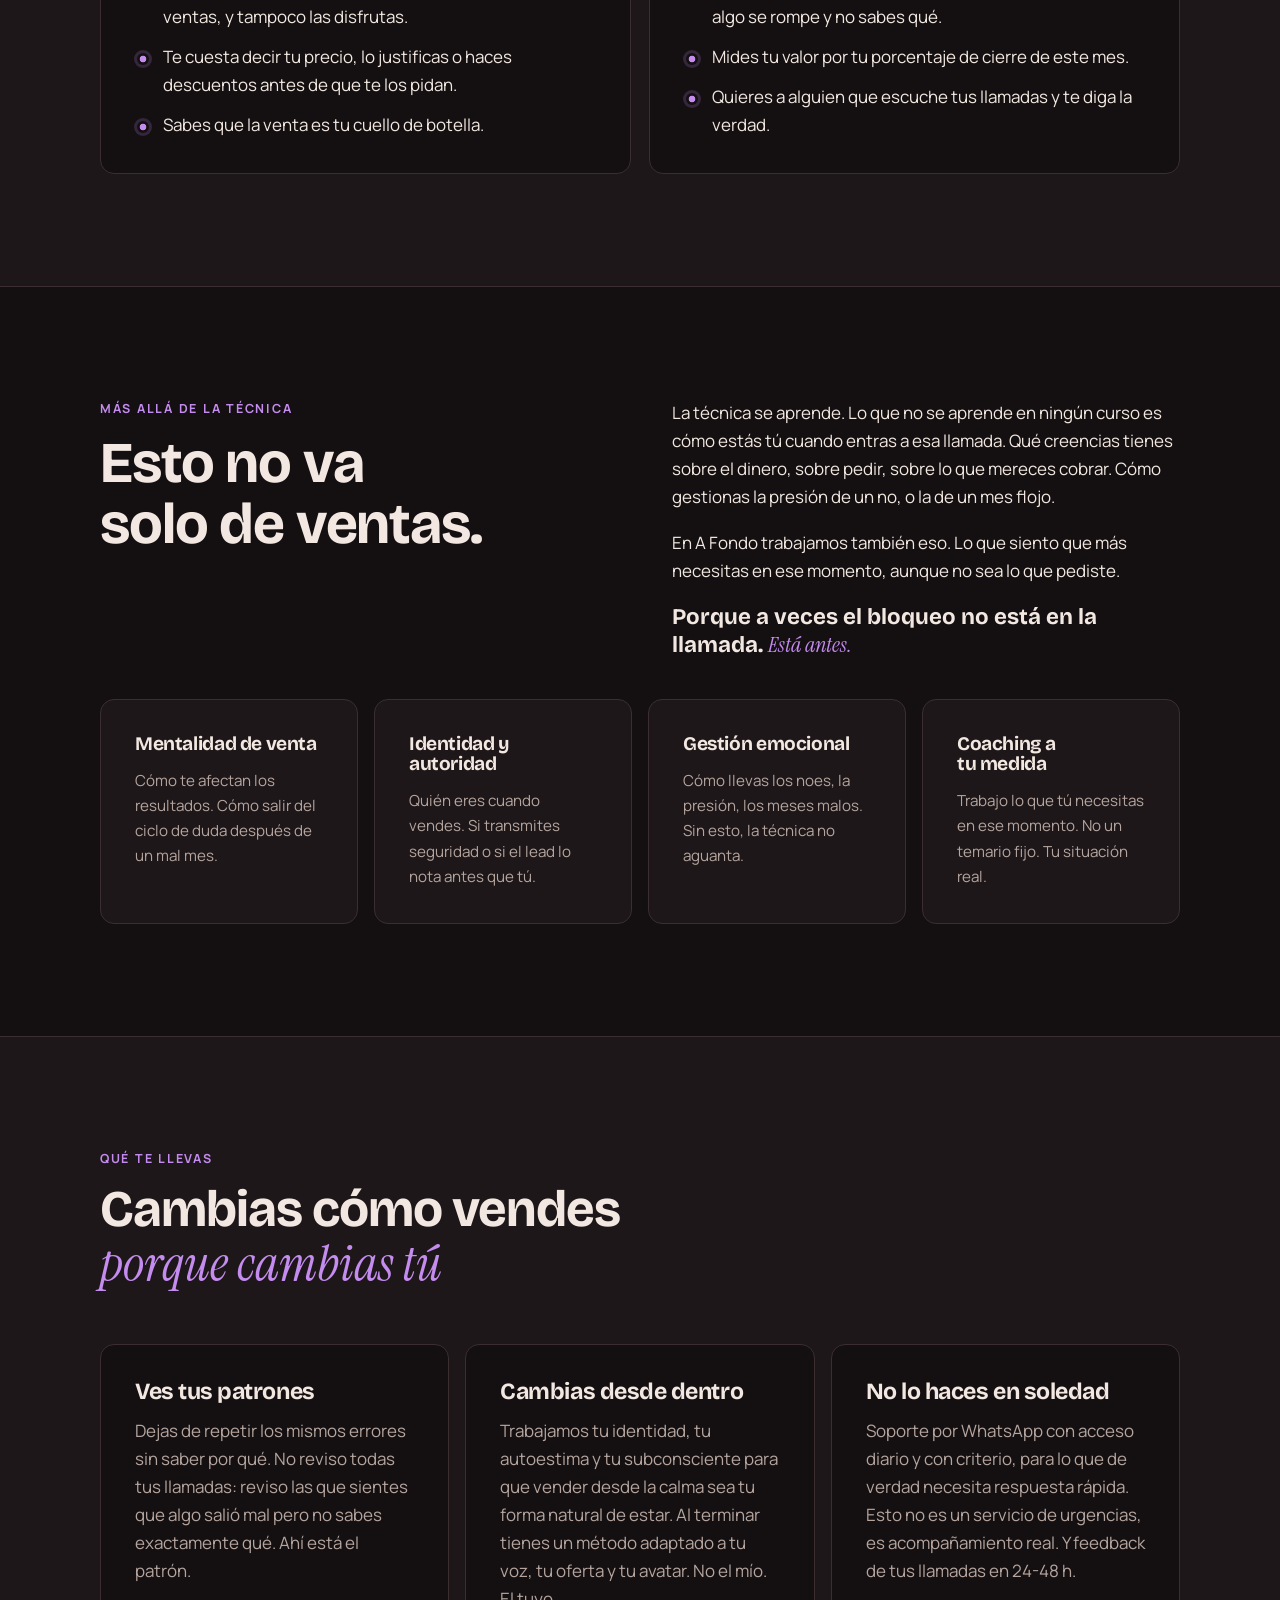
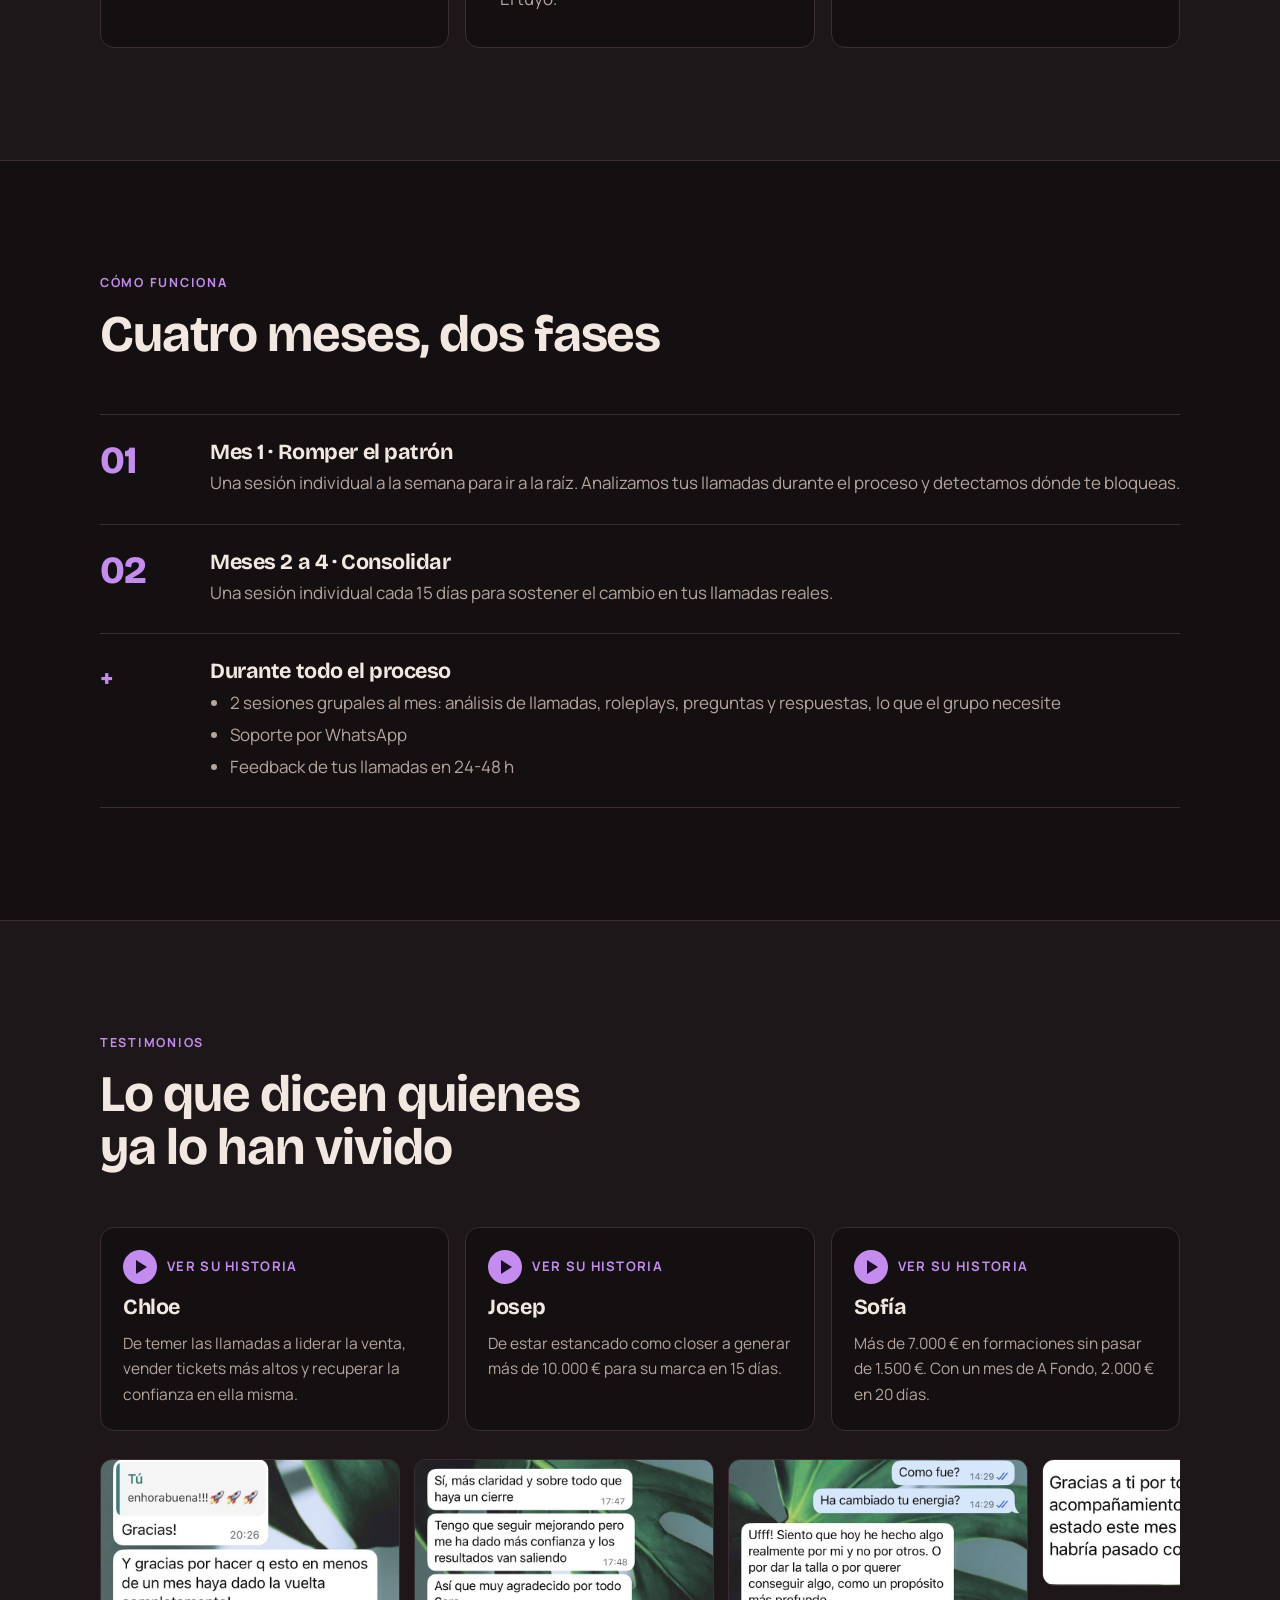
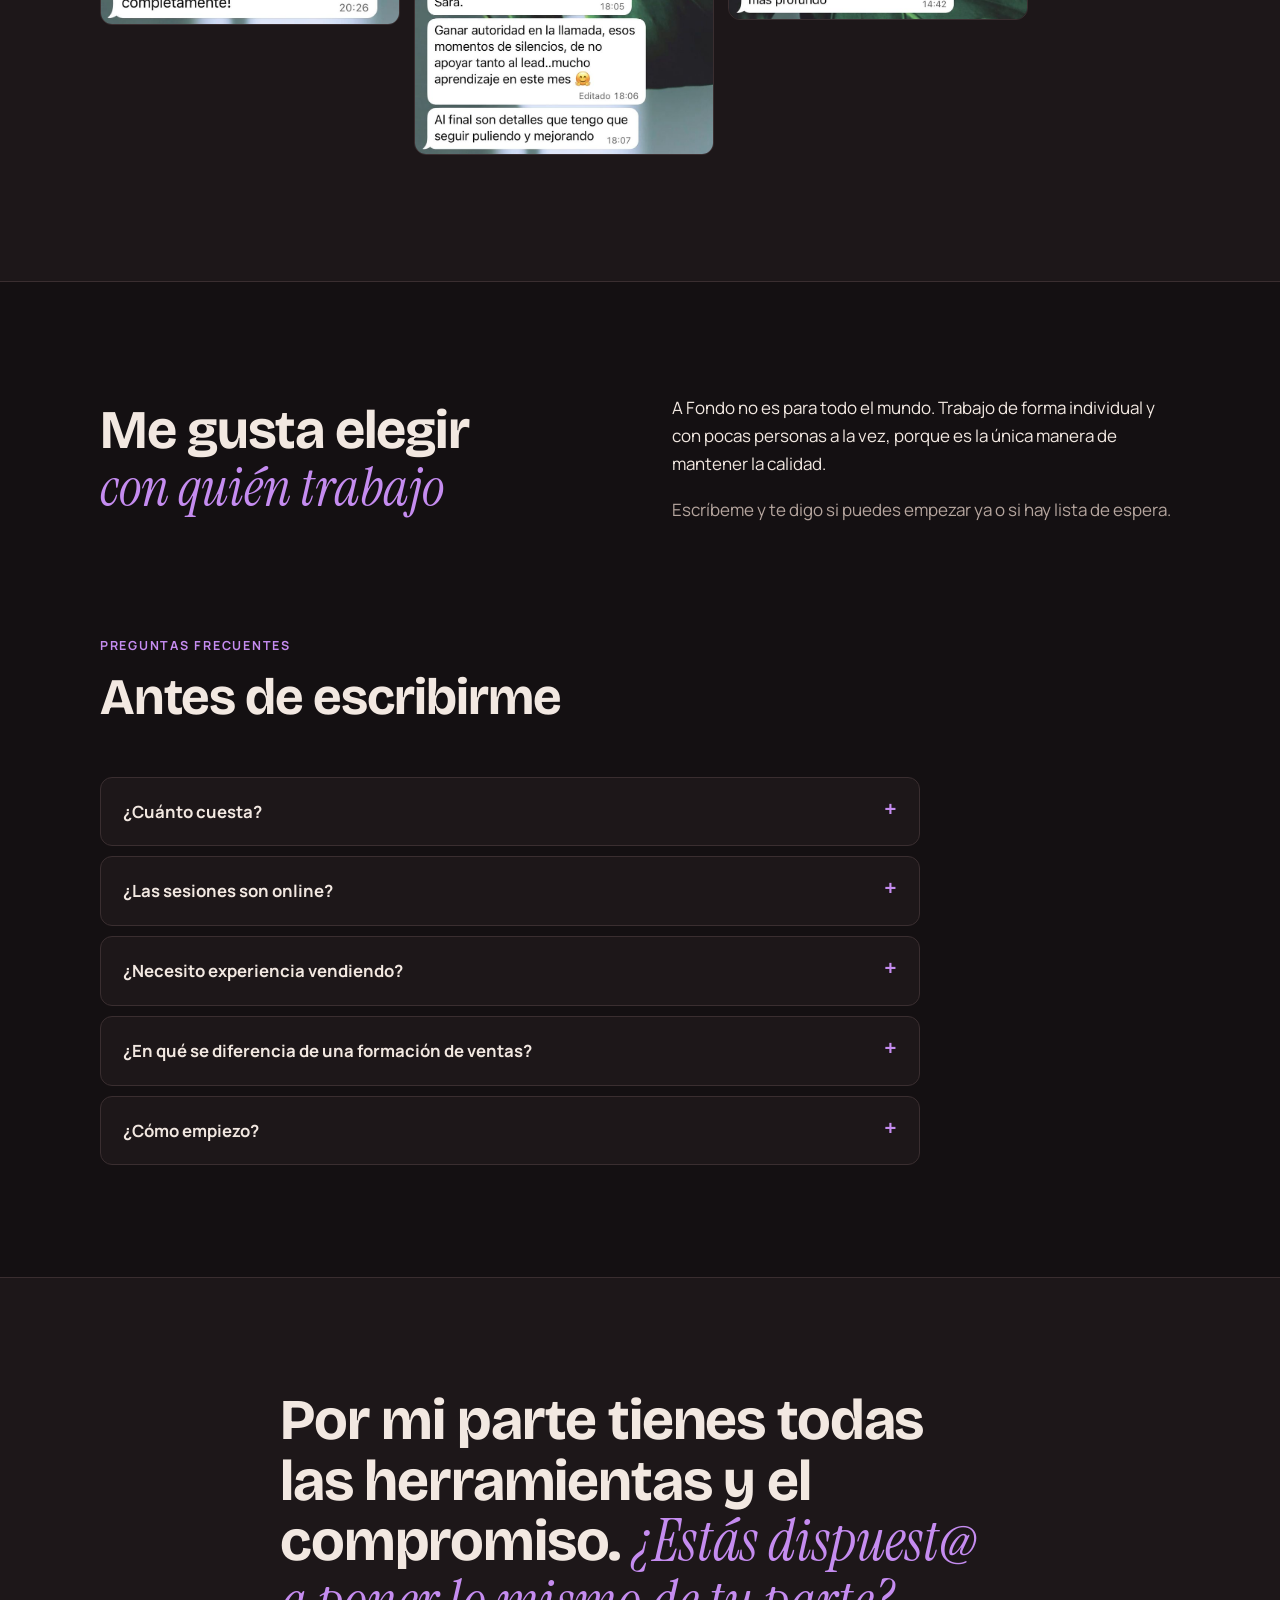
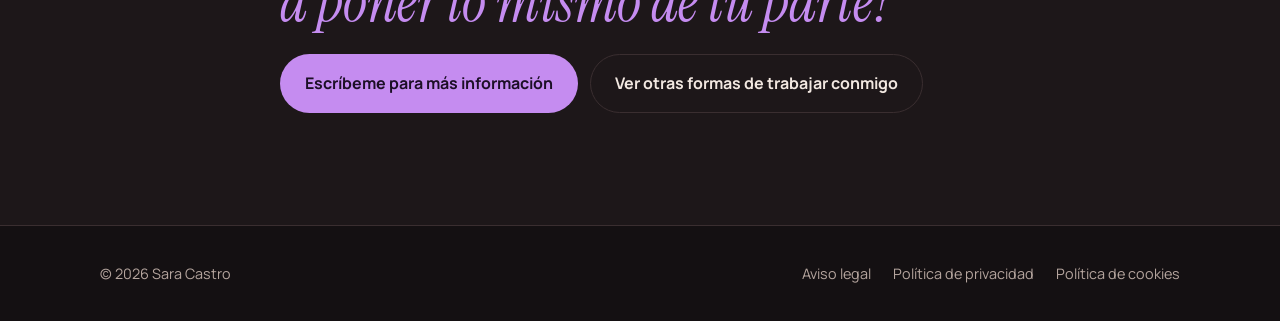
==== commit 716c0dea: "Add files via upload" ====
--- a/a-fondo.html
+++ b/a-fondo.html
@@ -23,7 +23,7 @@
       <li><a href="/">Inicio</a></li>
       <li><a href="/#historia">Sobre mí</a></li>
       <li><a class="star" href="/a-fondo" aria-current="page">Consultoría 1-1 y grupal</a></li>
-      <li><a href="https://chat.whatsapp.com/LquNqSfmQPj9tQR3sqsKfj" target="_blank" rel="noopener">Comunidad gratuita</a></li>
+      <li><a data-lead="comunidad" href="https://chat.whatsapp.com/LquNqSfmQPj9tQR3sqsKfj" target="_blank" rel="noopener">Comunidad gratuita</a></li>
       <li><a href="/#contacto">Contacto</a></li>
     </ul>
   </div>
@@ -38,7 +38,7 @@
         <h1 style="font-size:clamp(2.6rem,6.4vw,4.8rem)">Deja de vender desde la fuerza. <em class="s">Empieza a vender desde tu poder.</em></h1>
         <p class="lead">Acompañamiento individual y grupal para emprendedoras, emprendedores y closers que ya saben vender, pero no venden como podrían.</p>
         <div class="btns">
-          <a class="btn btn-primary" href="https://wa.me/34694283962?text=Hola%20Sara%2C%20vengo%20de%20tu%20web%20y%20quiero%20m%C3%A1s%20informaci%C3%B3n%20sobre%20A%20Fondo" target="_blank" rel="noopener">Escríbeme para más información</a>
+          <a data-lead="whatsapp" class="btn btn-primary" href="https://wa.me/34694283962?text=Hola%20Sara%2C%20vengo%20de%20tu%20web%20y%20quiero%20m%C3%A1s%20informaci%C3%B3n%20sobre%20A%20Fondo" target="_blank" rel="noopener">Escríbeme para más información</a>
         </div>
       </div>
       <div class="hero-media">
@@ -240,7 +240,7 @@
     <div class="wrap final">
       <h2>Por mi parte tienes todas las herramientas y el compromiso. <em class="s">¿Estás dispuest@ a poner lo mismo de tu parte?</em></h2>
       <div class="btns">
-        <a class="btn btn-primary" href="https://wa.me/34694283962?text=Hola%20Sara%2C%20vengo%20de%20tu%20web%20y%20quiero%20m%C3%A1s%20informaci%C3%B3n%20sobre%20A%20Fondo" target="_blank" rel="noopener">Escríbeme para más información</a>
+        <a data-lead="whatsapp" class="btn btn-primary" href="https://wa.me/34694283962?text=Hola%20Sara%2C%20vengo%20de%20tu%20web%20y%20quiero%20m%C3%A1s%20informaci%C3%B3n%20sobre%20A%20Fondo" target="_blank" rel="noopener">Escríbeme para más información</a>
         <a class="btn btn-ghost" href="/#formas">Ver otras formas de trabajar conmigo</a>
       </div>
     </div>
@@ -258,7 +258,7 @@
   </div>
 </footer>
 
-<a class="wa-float" href="https://wa.me/34694283962?text=Hola%20Sara%2C%20vengo%20de%20tu%20web%20y%20quiero%20m%C3%A1s%20informaci%C3%B3n%20sobre%20A%20Fondo" target="_blank" rel="noopener" aria-label="Escríbeme por WhatsApp">
+<a data-lead="whatsapp" class="wa-float" href="https://wa.me/34694283962?text=Hola%20Sara%2C%20vengo%20de%20tu%20web%20y%20quiero%20m%C3%A1s%20informaci%C3%B3n%20sobre%20A%20Fondo" target="_blank" rel="noopener" aria-label="Escríbeme por WhatsApp">
   <svg viewBox="0 0 24 24" aria-hidden="true"><path d="M12 2a10 10 0 0 0-8.6 15.1L2 22l5-1.3A10 10 0 1 0 12 2Zm0 18.2a8.2 8.2 0 0 1-4.2-1.2l-.3-.2-3 .8.8-2.9-.2-.3A8.2 8.2 0 1 1 12 20.2Zm4.5-6.1c-.2-.1-1.5-.7-1.7-.8-.2-.1-.4-.1-.6.1l-.8 1c-.1.2-.3.2-.5.1a6.7 6.7 0 0 1-3.3-2.9c-.3-.4.2-.4.7-1.4.1-.2 0-.3 0-.4l-.8-1.8c-.2-.5-.4-.4-.6-.4h-.5a1 1 0 0 0-.7.3 3 3 0 0 0-.9 2.2 5.2 5.2 0 0 0 1.1 2.7 11.8 11.8 0 0 0 4.5 4c1.7.7 2.3.8 3.2.6a2.7 2.7 0 0 0 1.8-1.2 2.2 2.2 0 0 0 .1-1.2c0-.1-.2-.2-.4-.3Z"/></svg>
 </a>
 
@@ -269,5 +269,6 @@
   m.addEventListener('click',function(e){if(e.target.tagName==='A'){m.classList.remove('open');b.setAttribute('aria-expanded','false');b.textContent='☰';}});
 })();
 </script>
+<script src="/lead.js" defer></script>
 </body>
 </html>
--- a/styles.css
+++ b/styles.css
@@ -248,3 +248,22 @@
 /* youtube */
 .yt{display:flex;flex-wrap:wrap;gap:24px 40px;align-items:center;justify-content:space-between;padding:clamp(26px,4vw,44px);border-radius:22px;border:1px solid var(--line);background:linear-gradient(120deg,#2a1c33 0%,#1d1719 60%)}
 .yt h2{font-size:clamp(1.8rem,3.8vw,2.6rem)}
+
+/* ventana de captura */
+.lead-modal{position:fixed;inset:0;z-index:100;display:grid;place-items:center;padding:20px}
+.lead-modal[hidden]{display:none!important}
+.lead-backdrop{position:absolute;inset:0;background:rgba(10,7,12,.72);backdrop-filter:blur(4px);-webkit-backdrop-filter:blur(4px)}
+.lead-box{position:relative;width:100%;max-width:440px;background:var(--panel);border:1px solid var(--line);border-radius:20px;padding:30px 26px 26px;display:grid;gap:12px;box-shadow:0 30px 80px rgba(0,0,0,.5)}
+.lead-box h2{font-size:1.7rem}
+.lead-text{color:var(--muted);font-size:.97rem}
+.lead-box form{display:grid;gap:8px;margin-top:6px}
+.lead-box label{font-size:.85rem;font-weight:700;color:var(--muted)}
+.lead-box input[type=text],.lead-box input[type=email]{width:100%;padding:13px 14px;border-radius:12px;border:1px solid var(--line);background:var(--ink);color:var(--text);font:inherit;font-size:1rem;margin-bottom:6px}
+.lead-box input:focus{outline:2px solid var(--copper);outline-offset:1px;border-color:transparent}
+.lead-check{display:flex;gap:10px;align-items:flex-start;font-weight:500!important;line-height:1.45;margin:4px 0 6px}
+.lead-check input{margin-top:3px;accent-color:var(--copper);width:18px;height:18px;flex:none}
+.lead-check a{color:var(--copper-soft)}
+.lead-err{color:#ffb4c8;font-size:.9rem}
+.lead-box .btn{width:100%;margin-top:4px}
+.lead-x{position:absolute;top:10px;right:12px;background:none;border:0;color:var(--muted);font-size:1.8rem;line-height:1;cursor:pointer;padding:6px 10px}
+.lead-hp{position:absolute;left:-9999px;width:1px;height:1px;opacity:0}
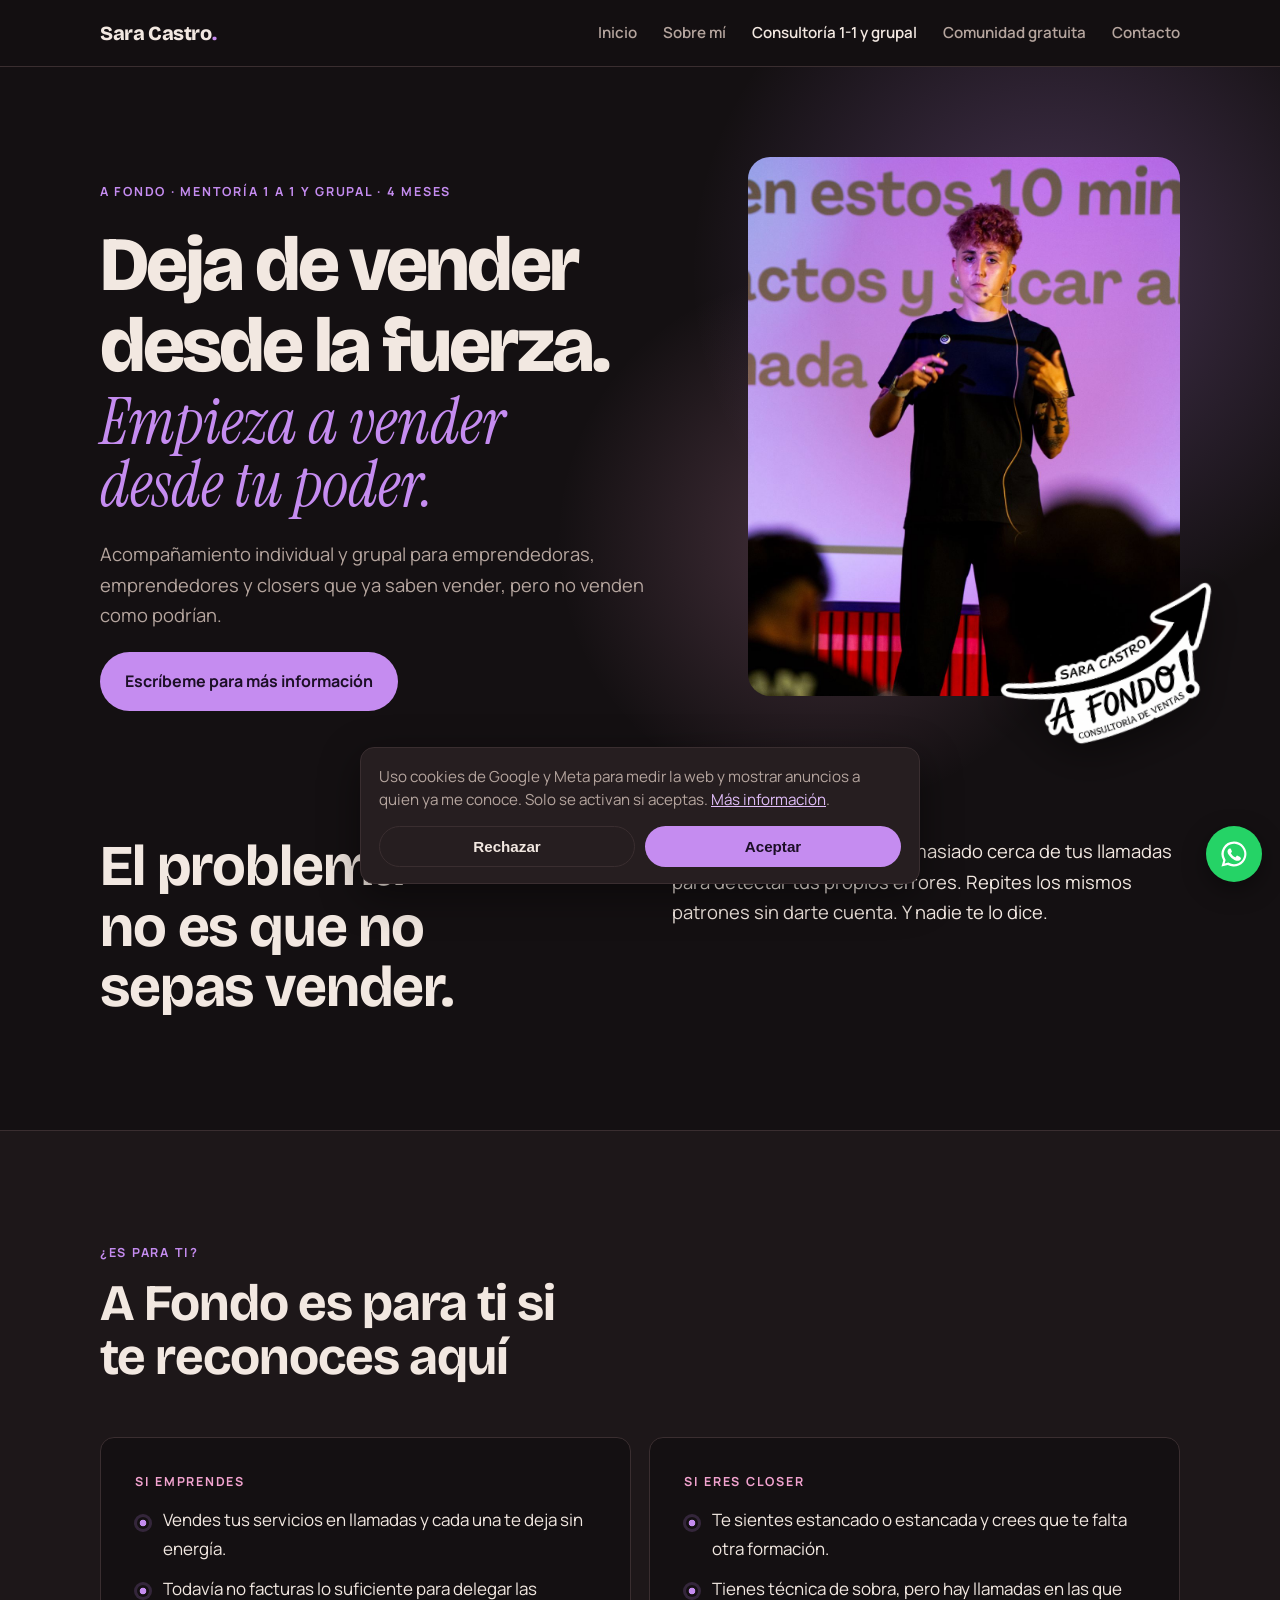
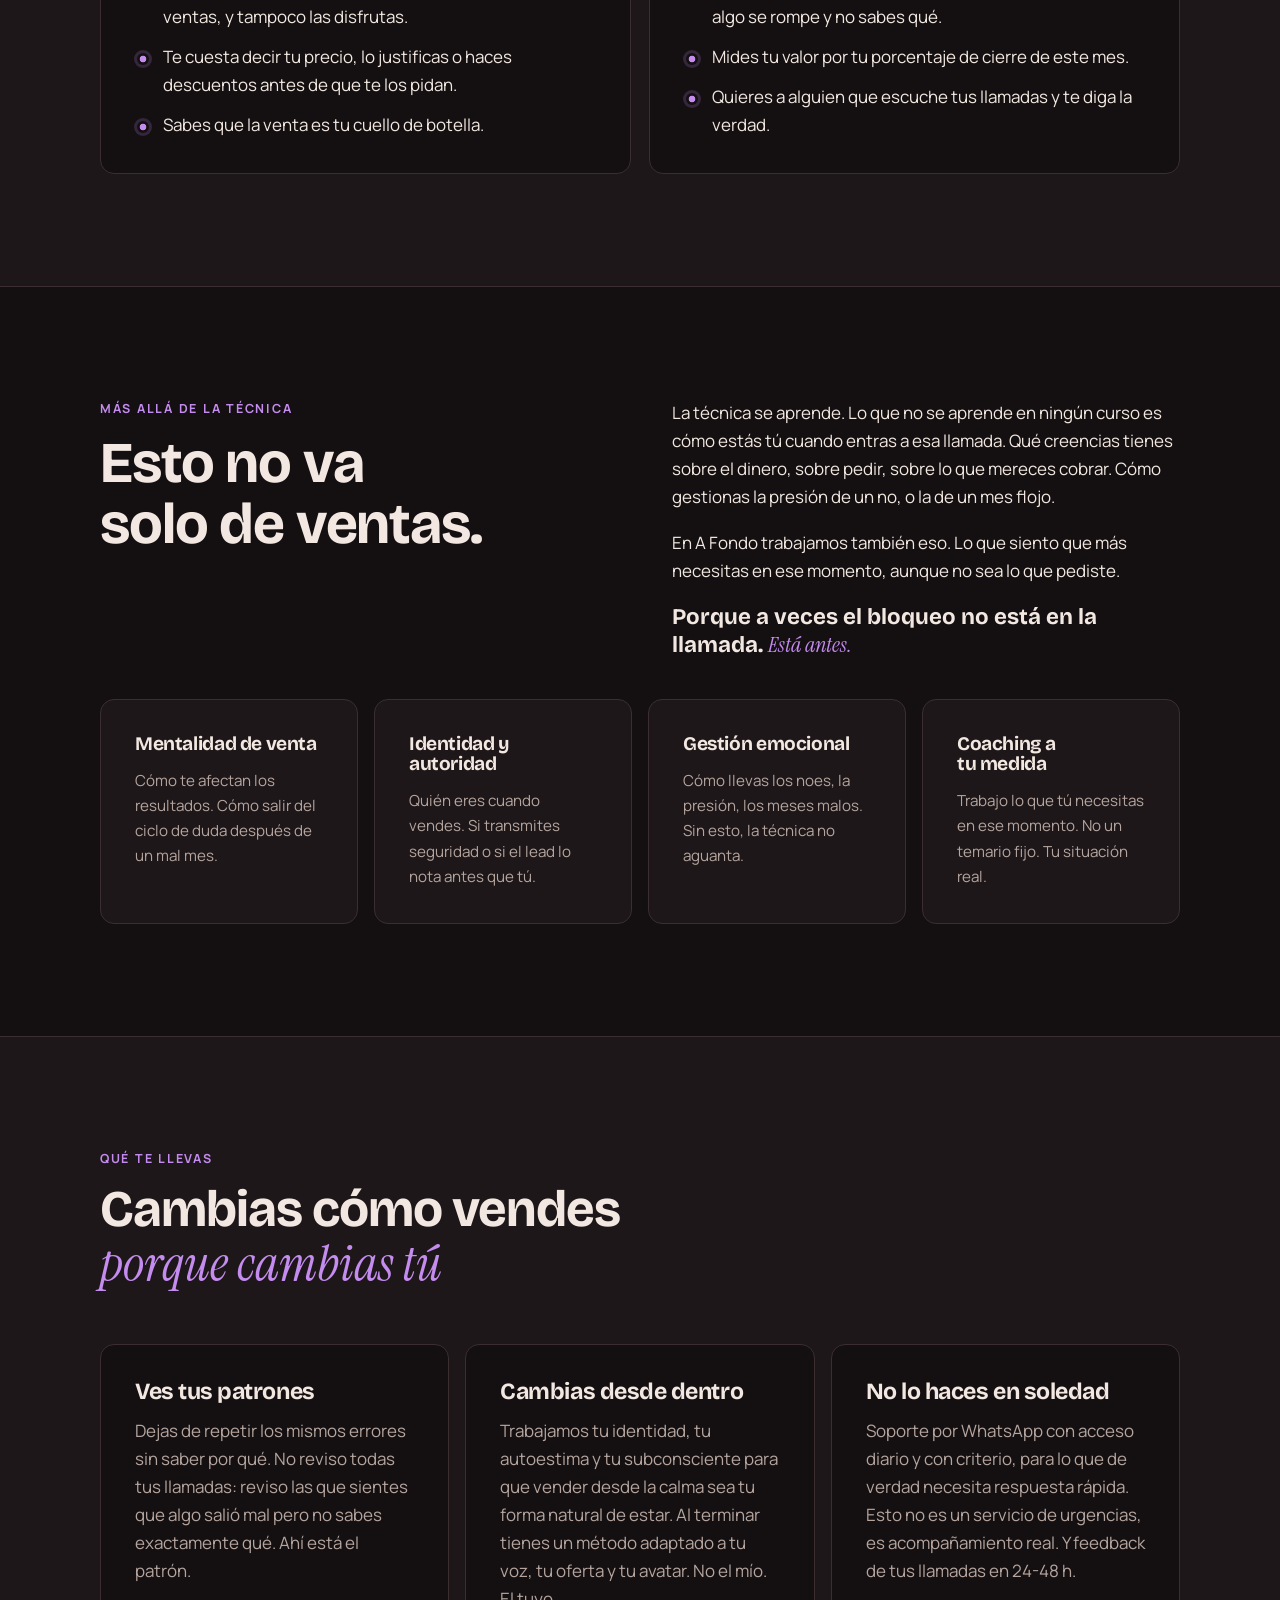
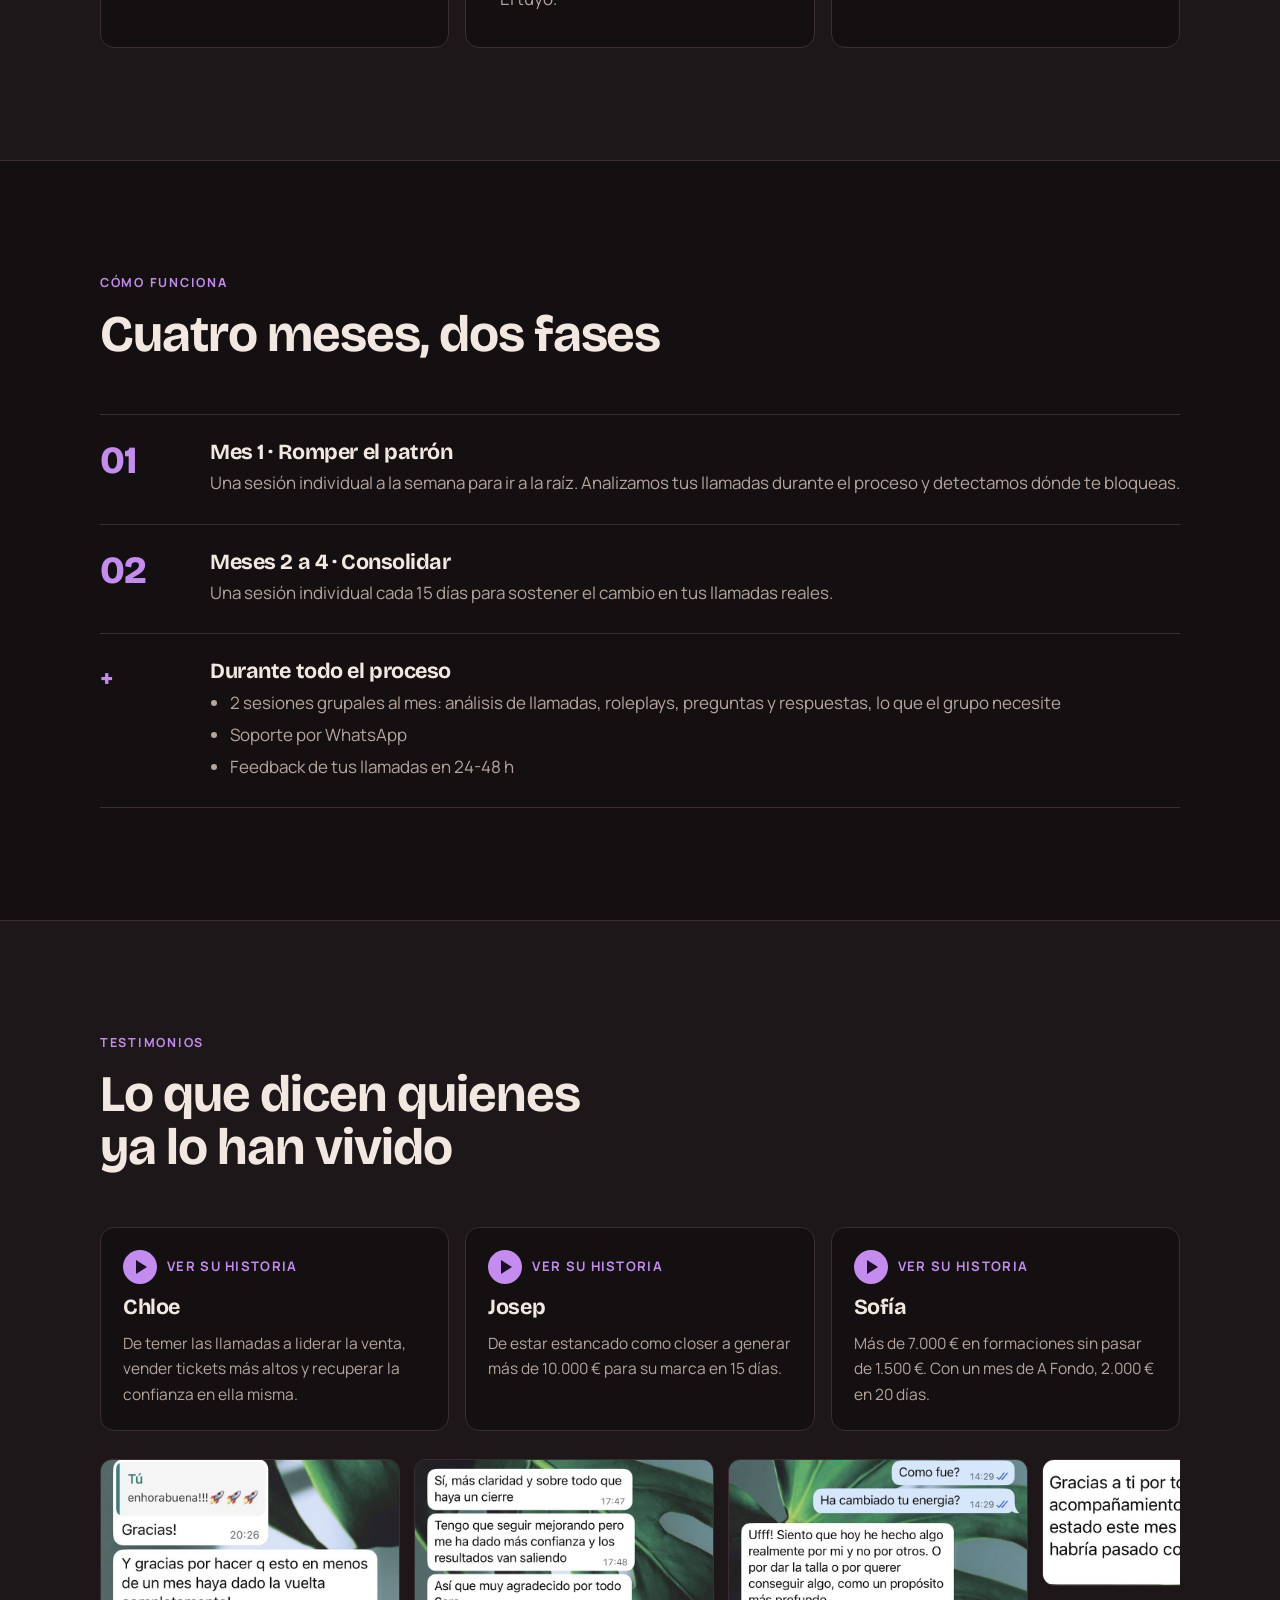
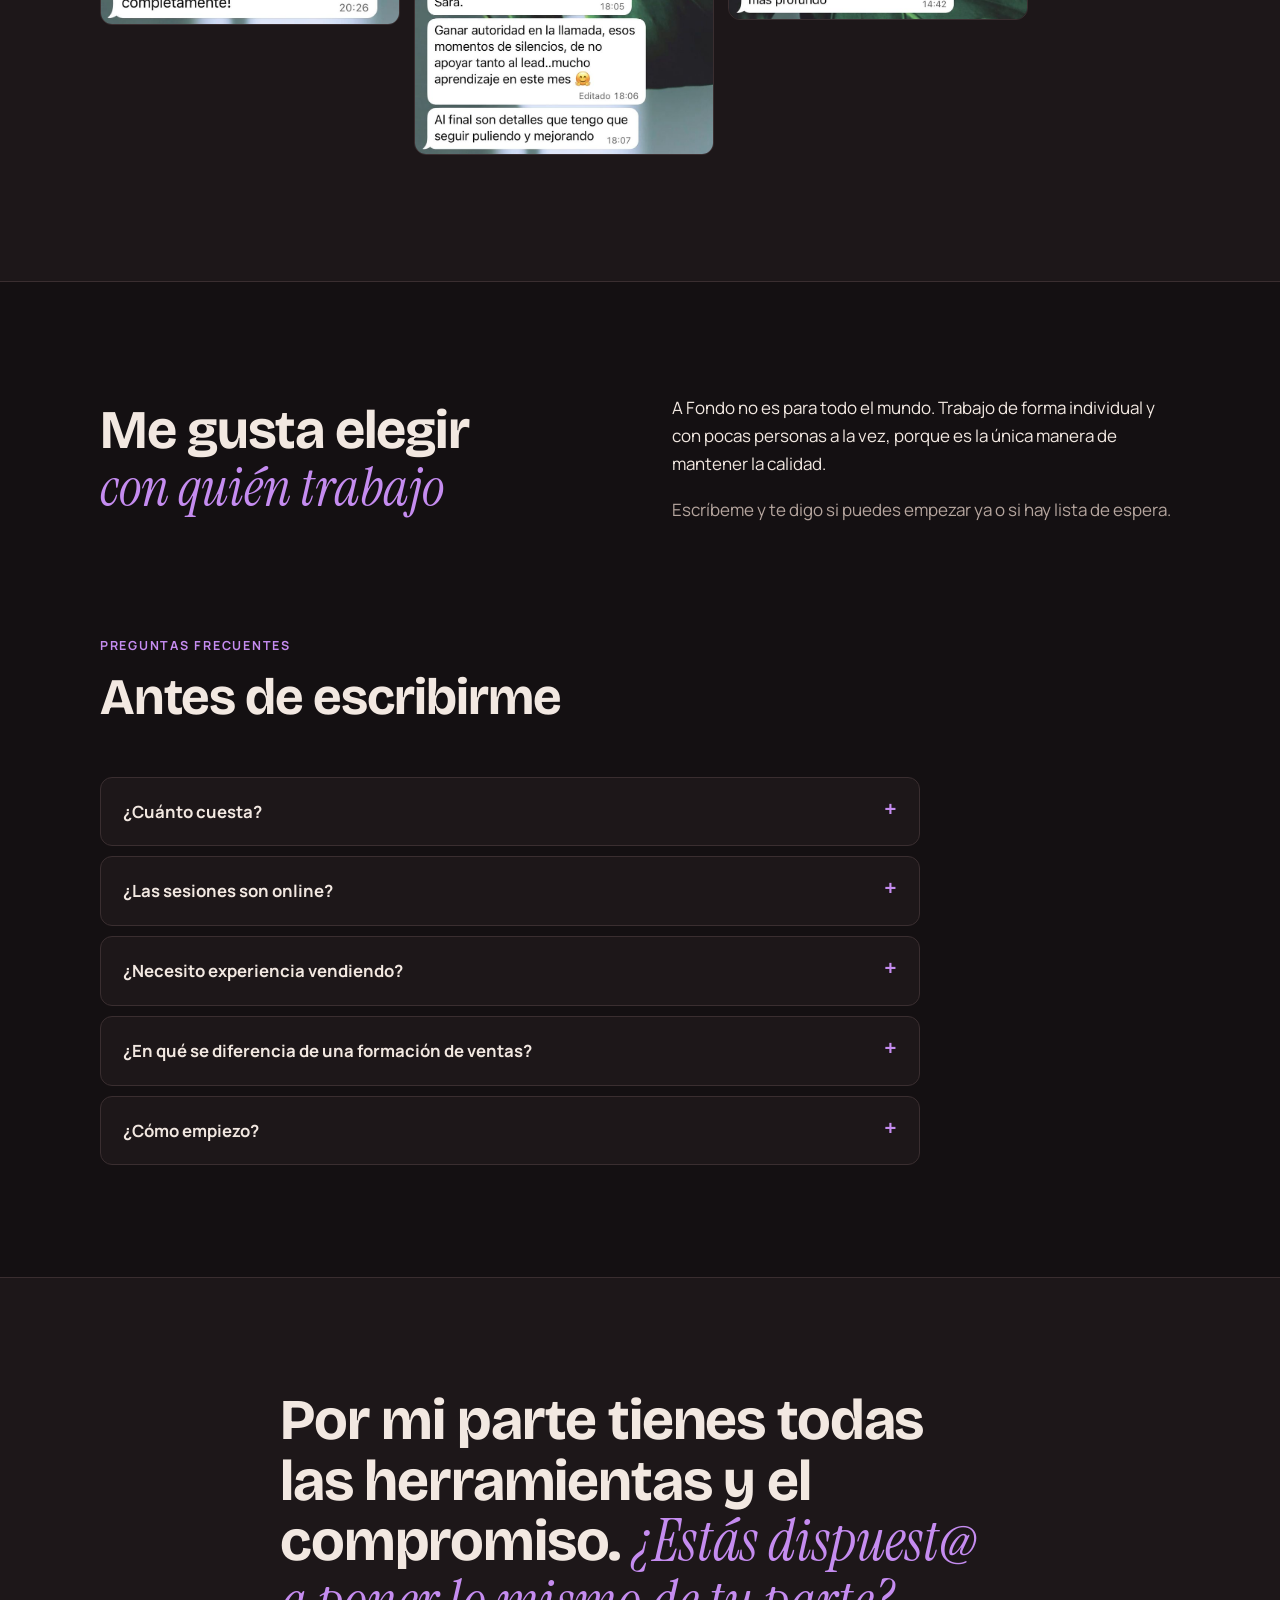
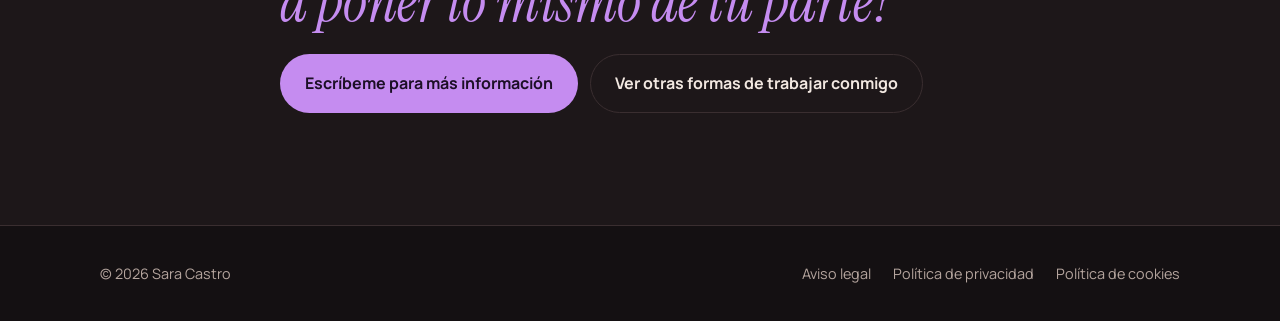
==== commit b28fb9d1: "Aviso de cookies + etiqueta de Google Ads (píxel de Meta preparado) Co-Authored-By: Claude Opus 5.5 " ====
--- a/a-fondo.html
+++ b/a-fondo.html
@@ -251,9 +251,9 @@
   <div class="wrap">
     <p>© 2026 Sara Castro</p>
     <nav aria-label="Textos legales">
-      <a href="#">Aviso legal</a>
-      <a href="#">Política de privacidad</a>
-      <a href="#">Política de cookies</a>
+      <a href="/aviso-legal">Aviso legal</a>
+      <a href="/privacidad">Política de privacidad</a>
+      <a href="/cookies">Política de cookies</a>
     </nav>
   </div>
 </footer>
@@ -269,6 +269,7 @@
   m.addEventListener('click',function(e){if(e.target.tagName==='A'){m.classList.remove('open');b.setAttribute('aria-expanded','false');b.textContent='☰';}});
 })();
 </script>
+<script src="/consent.js" defer></script>
 <script src="/lead.js" defer></script>
 </body>
 </html>
